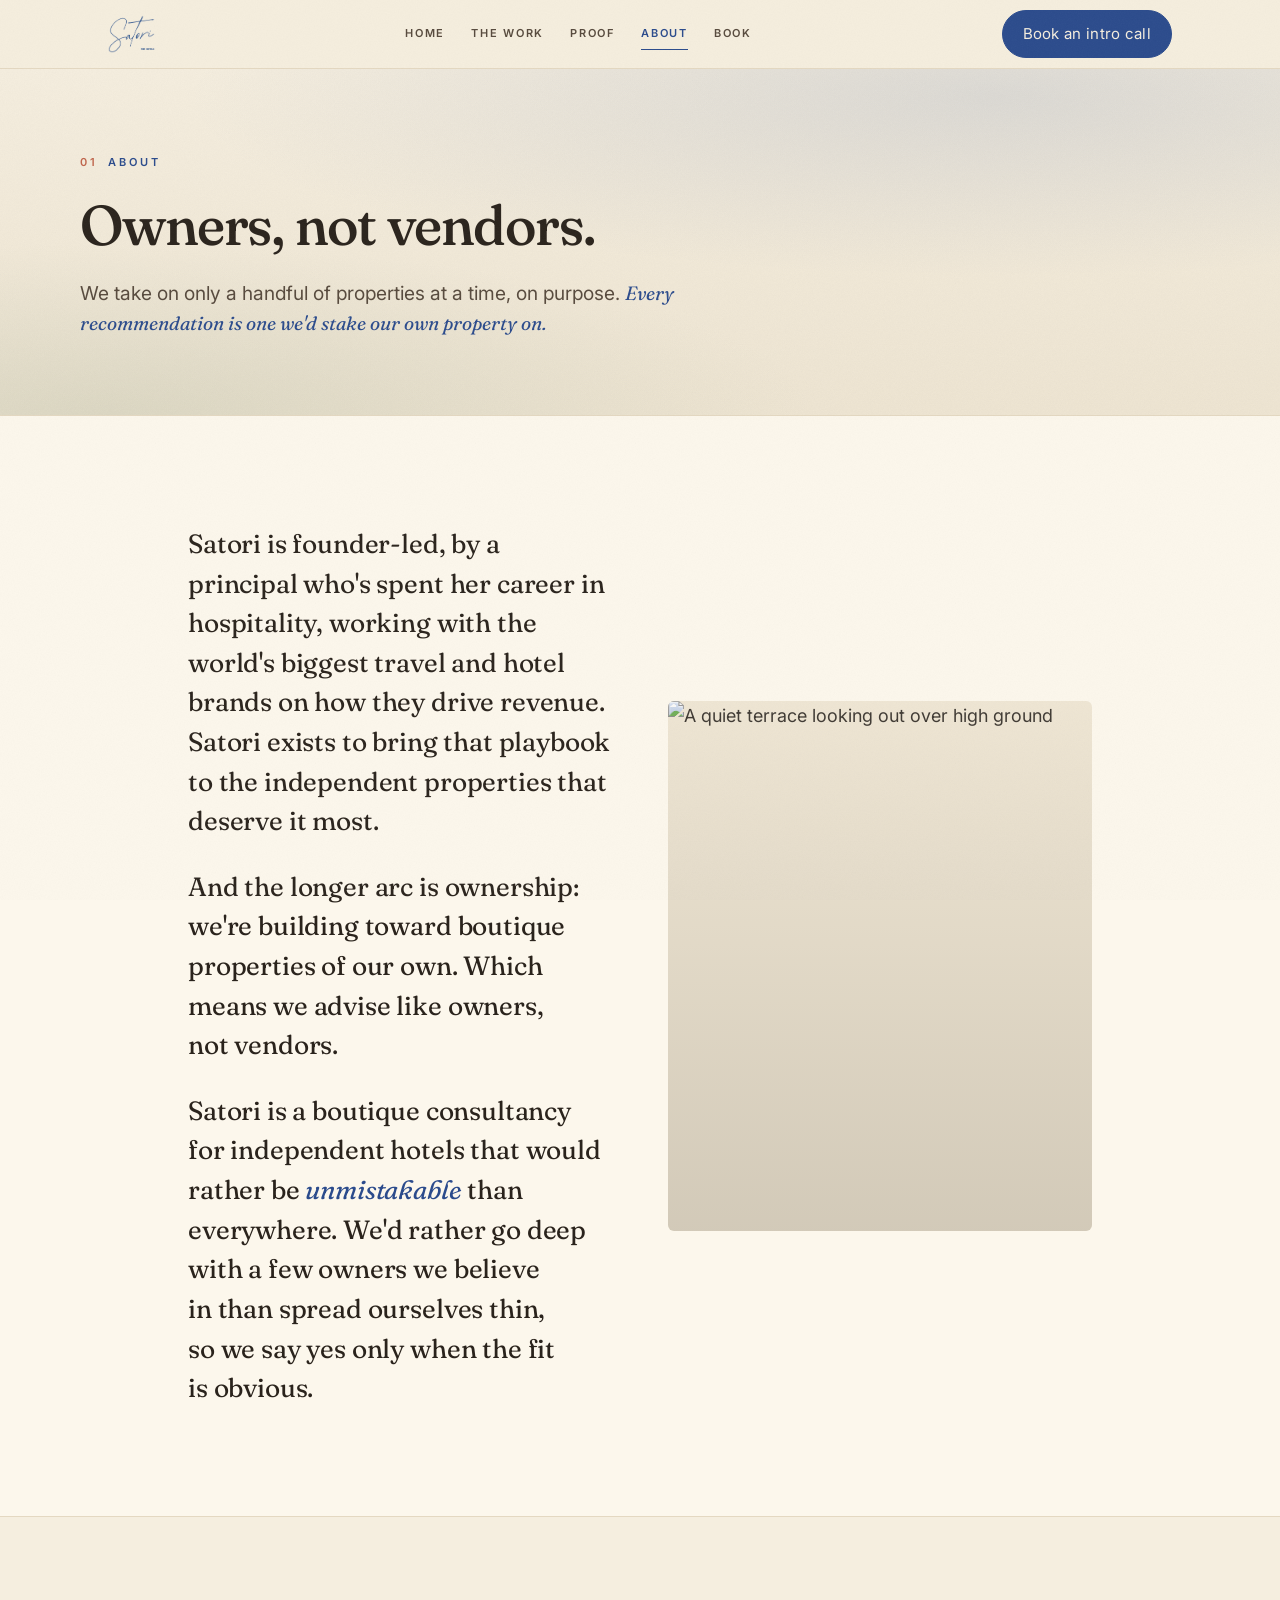
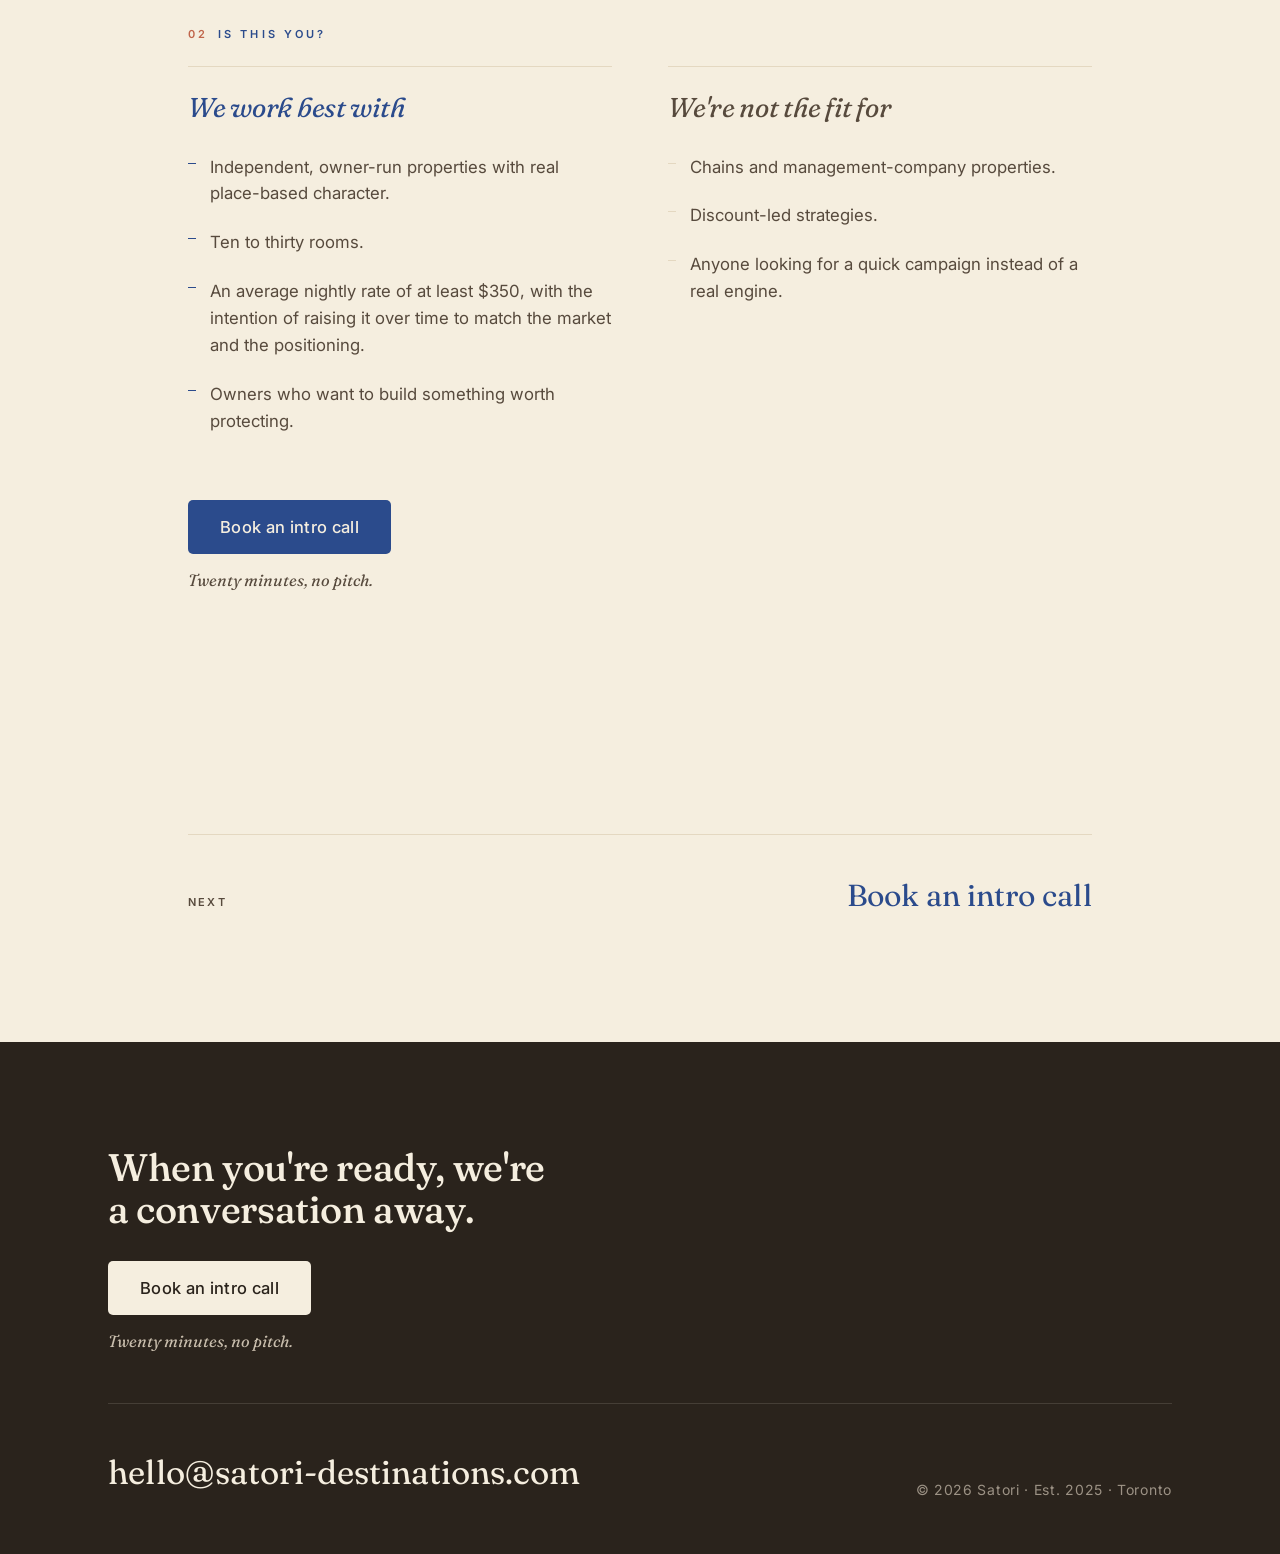
==== about/index.html @ 6c6f2636 "Rebuild site: five pages, editorial direction, booking-led Split the single page into Home, The Work" ====
<!doctype html>
<html lang="en">
<head>
  <meta charset="utf-8" />
  <meta name="viewport" content="width=device-width, initial-scale=1" />
  <title>About: owners, not vendors | Satori</title>
  <meta name="description" content="Satori is founder-led and takes on only a handful of independent properties at a time. Every recommendation is one we'd stake our own property on." />

  <!-- Open Graph -->
  <meta property="og:type" content="website" />
  <meta property="og:title" content="About: owners, not vendors | Satori" />
  <meta property="og:description" content="Satori is founder-led and takes on only a handful of independent properties at a time. Every recommendation is one we'd stake our own property on." />
  <meta property="og:url" content="https://satori-destinations.com/about/" />
  <meta property="og:site_name" content="Satori" />
  <meta name="twitter:card" content="summary_large_image" />
  <meta name="twitter:title" content="About: owners, not vendors | Satori" />
  <meta name="twitter:description" content="Satori is founder-led and takes on only a handful of independent properties at a time. Every recommendation is one we'd stake our own property on." />
  <link rel="canonical" href="https://satori-destinations.com/about/" />

  <!-- Favicon: navy S on cream, matching the logo -->
  <link rel="icon" href="data:image/svg+xml,%3Csvg xmlns='http://www.w3.org/2000/svg' viewBox='0 0 64 64'%3E%3Crect width='64' height='64' rx='14' fill='%232B4B8C'/%3E%3Ctext x='32' y='46' font-family='Georgia,serif' font-size='42' font-weight='600' text-anchor='middle' fill='%23F6F1E7'%3ES%3C/text%3E%3C/svg%3E" />

  <link rel="preconnect" href="https://fonts.googleapis.com" />
  <link rel="preconnect" href="https://fonts.gstatic.com" crossorigin />
  <link rel="preconnect" href="https://images.unsplash.com" crossorigin />
  <link href="https://fonts.googleapis.com/css2?family=Fraunces:ital,opsz,wght,SOFT@0,9..144,400..600,0..100;1,9..144,400..500,0..100&family=Inter:wght@400;500;600&display=swap" rel="stylesheet" />
  <link rel="stylesheet" href="/assets/site.css" />
</head>
<body>

  <header>
    <div class="wrap header-inner">
      <a href="/" class="brand" aria-label="Satori, for hotels">
        <img src="/logo.png" alt="Satori"
             onerror="this.style.display='none'; this.nextElementSibling.style.display='inline';" />
        <span class="brand-fallback">Satori</span>
      </a>
      <nav class="site-nav" id="site-nav" aria-label="Sections">
        <a href="/">Home</a>
        <a href="/work/">The work</a>
        <a href="/proof/">Proof</a>
        <a href="/about/" class="is-current">About</a>
        <a href="/book/">Book</a>
      </nav>
      <div class="header-right">
        <button type="button" class="nav-toggle" id="nav-toggle" aria-expanded="false" aria-controls="site-nav">Menu</button>
        <a href="https://calendar.google.com/appointments/schedules/AcZssZ0ndSvzWlwPmbroOjTRY0KEPjkaPlGboBNWOEW8EKug4U16iPwtLyzB0hE8N6vVx075w9qA5UIP" class="pill">Book an intro call</a>
      </div>
    </div>
  </header>

  <main id="top">

    <section class="page-hero grain">
      <div class="wrap page-hero-inner">
        <p class="kicker"><span class="k-num">01</span>About</p>
        <h1>Owners, not vendors.</h1>
        <p class="subline">We take on only a handful of properties at a time, on purpose. <em>Every recommendation is one we'd stake our own property on.</em></p>
      </div>
    </section>

    <section class="band--ivory band--rule pad reveal">
      <div class="wrap measure-wide">
        <div class="split">
          <div>
            <p class="prose-lead">Satori is founder-led, by a principal who's spent her career in hospitality, working with the world's biggest travel and hotel brands on how they drive revenue. Satori exists to bring that playbook to the independent properties that deserve it most.</p>
            <p class="prose-lead" style="margin-top: 26px;">And the longer arc is ownership: we're building toward boutique properties of our own. Which means we advise like owners, not vendors.</p>
            <p class="prose-lead" style="margin-top: 26px;">Satori is a boutique consultancy for independent hotels that would rather be <em>unmistakable</em> than everywhere. We'd rather go deep with a few owners we believe in than spread ourselves thin, so we say yes only when the fit is obvious.</p>
          </div>
          <div class="split-media">
            <div class="plate plate--tall">
          <img src="https://images.unsplash.com/photo-1445019980597-93fa8acb246c?fm=jpg&q=68&auto=format&fit=crop&w=900" srcset="https://images.unsplash.com/photo-1445019980597-93fa8acb246c?fm=jpg&q=68&auto=format&fit=crop&w=600 600w, https://images.unsplash.com/photo-1445019980597-93fa8acb246c?fm=jpg&q=68&auto=format&fit=crop&w=900 900w, https://images.unsplash.com/photo-1445019980597-93fa8acb246c?fm=jpg&q=68&auto=format&fit=crop&w=1400 1400w" sizes="(max-width: 860px) calc(100vw - 44px), 520px"
               alt="A quiet terrace looking out over high ground" loading="lazy" decoding="async" />
        </div>
          </div>
        </div>
      </div>
    </section>

    <section id="fit" class="band--parchment band--rule pad reveal">
      <div class="wrap measure-wide">
        <p class="kicker"><span class="k-num">02</span>Is this you?</p>
        <div class="fit-cols">
          <div class="fit-col fit-col--yes">
            <h3>We work best with</h3>
            <ul>
              <li>Independent, owner-run properties with real place-based character.</li>
              <li>Ten to thirty rooms.</li>
              <li>An average nightly rate of at least $350, with the intention of raising it over time to match the market and the positioning.</li>
              <li>Owners who want to build something worth protecting.</li>
            </ul>
          </div>
          <div class="fit-col fit-col--no">
            <h3>We're not the fit for</h3>
            <ul>
              <li>Chains and management-company properties.</li>
              <li>Discount-led strategies.</li>
              <li>Anyone looking for a quick campaign instead of a real engine.</li>
            </ul>
          </div>
        </div>
        <div class="cta-block">
          <a href="https://calendar.google.com/appointments/schedules/AcZssZ0ndSvzWlwPmbroOjTRY0KEPjkaPlGboBNWOEW8EKug4U16iPwtLyzB0hE8N6vVx075w9qA5UIP" class="btn">Book an intro call</a>
          <span class="cta-note">Twenty minutes, no pitch.</span>
        </div>
      </div>
    </section>

    <section class="band--parchment pad--beat reveal">
      <div class="wrap measure-wide">
        <div class="next-up">
          <span class="nu-label">Next</span>
          <a href="/book/">Book an intro call</a>
        </div>
      </div>
    </section>

  </main>

  <footer>
    <div class="wrap">
      <div class="footer-cta">
        <h2>When you're ready, we're a conversation away.</h2>
        <div class="footer-actions">
          <a href="https://calendar.google.com/appointments/schedules/AcZssZ0ndSvzWlwPmbroOjTRY0KEPjkaPlGboBNWOEW8EKug4U16iPwtLyzB0hE8N6vVx075w9qA5UIP" class="btn btn--light">Book an intro call</a>
          <span class="cta-note">Twenty minutes, no pitch.</span>
        </div>
      </div>
      <div class="footer-inner">
        <a href="mailto:hello@satori-destinations.com" class="footer-mail">hello@satori-destinations.com</a>
        <div class="footer-meta">&copy; 2026 Satori &middot; Est. 2025 &middot; Toronto</div>
      </div>
    </div>
  </footer>

  <script>
    // Directory: mobile panel toggle
    (function () {
      var header = document.querySelector('header');
      var toggle = document.getElementById('nav-toggle');
      var nav = document.getElementById('site-nav');
      if (!header || !toggle || !nav) return;
      function close() { header.classList.remove('nav-open'); toggle.setAttribute('aria-expanded', 'false'); }
      toggle.addEventListener('click', function () {
        var open = header.classList.toggle('nav-open');
        toggle.setAttribute('aria-expanded', open ? 'true' : 'false');
      });
      nav.addEventListener('click', function (e) { if (e.target.tagName === 'A') close(); });
      document.addEventListener('keydown', function (e) { if (e.key === 'Escape') close(); });
      window.addEventListener('resize', function () { if (window.innerWidth > 860) close(); });
    })();

    // Reveal-on-scroll (progressive enhancement; content shows without JS)
    (function () {
      var els = document.querySelectorAll('.reveal');
      if (!('IntersectionObserver' in window)) {
        els.forEach(function (el) { el.classList.add('in'); });
        return;
      }
      var io = new IntersectionObserver(function (entries) {
        entries.forEach(function (e) {
          if (e.isIntersecting) { e.target.classList.add('in'); io.unobserve(e.target); }
        });
      }, { threshold: 0.12 });
      els.forEach(function (el) { io.observe(el); });
    })();
  </script>

</body>
</html>
---- assets/site.css ----
:root {
  --cream: #F5EEDF;
  --cream-deep: #EEE5D2;
  --panel: #FCF7EC;
  --ink: #2A231C;
  --ink-soft: #574A3D;
  --navy: #2B4B8C;
  --navy-deep: #223C71;
  --navy-tint: #AEC0E6;
  --terracotta: #C0654B;
  --sage: #8C9A7E;
  --line: #E4D8C1;
  --maxw: 1120px;
}

* { box-sizing: border-box; }
html { scroll-behavior: smooth; }

body {
  margin: 0;
  background: var(--cream);
  color: var(--ink);
  font-family: "Inter", system-ui, -apple-system, sans-serif;
  font-size: 18px;
  line-height: 1.72;
  -webkit-font-smoothing: antialiased;
  text-rendering: optimizeLegibility;
  overflow-x: hidden;
}

/* Faint paper grain over the whole page. Fixed = no repaint on scroll. */
body::before {
  content: "";
  position: fixed;
  inset: 0;
  z-index: 9998;
  pointer-events: none;
  opacity: 0.045;
  background-image: url("data:image/svg+xml,%3Csvg xmlns='http://www.w3.org/2000/svg' width='160' height='160'%3E%3Cfilter id='p'%3E%3CfeTurbulence type='fractalNoise' baseFrequency='0.82' numOctaves='2' stitchTiles='stitch'/%3E%3CfeColorMatrix type='saturate' values='0'/%3E%3C/filter%3E%3Crect width='100%25' height='100%25' filter='url(%23p)'/%3E%3C/svg%3E");
  background-size: 160px 160px;
}

h1, h2, h3 {
  font-family: "Fraunces", Georgia, "Times New Roman", serif;
  font-weight: 500;
  line-height: 1.1;
  letter-spacing: -0.01em;
  margin: 0;
  font-optical-sizing: auto;
  font-variation-settings: "SOFT" 44;
  text-wrap: balance;
}
p { margin: 0; text-wrap: pretty; }
a { color: inherit; }
em { font-style: italic; }

/* One consistent Fraunces voice: soft terminals + optical sizing everywhere the serif appears */
.display-md, .prose-lead, .band-title,
.lead-in, .proof-note, .pillar-num, .stat-num,
.brand-fallback, .hero-logo-fallback .name,
.footer-cta h2, .footer-mail, .hero .subline em,
.rhythm-q, .fit-col h3, .stamp-text {
  font-optical-sizing: auto;
  font-variation-settings: "SOFT" 44;
}

.wrap {
  width: 100%;
  max-width: var(--maxw);
  margin: 0 auto;
  padding: 0 28px;
}
/* narrow reading columns so it feels like a set page, not a dashboard */
.measure { max-width: 720px; margin: 0 auto; }
.measure-wide { max-width: 960px; margin: 0 auto; }

/* ---------- Header ---------- */
header {
  position: sticky;
  top: 0;
  z-index: 20;
  background: rgba(245, 238, 223, 0.85);
  backdrop-filter: saturate(140%) blur(8px);
  -webkit-backdrop-filter: saturate(140%) blur(8px);
  border-bottom: 1px solid var(--line);
}
.header-inner {
  display: flex;
  align-items: center;
  justify-content: space-between;
  gap: 16px;
  min-height: 68px;
  flex-wrap: wrap;
}
/* ---------- Site directory: quiet small caps, not a SaaS menu ---------- */
.site-nav { display: flex; align-items: center; gap: 26px; }
.site-nav a {
  font-family: "Inter", sans-serif;
  font-size: 11px;
  font-weight: 600;
  letter-spacing: 0.16em;
  text-transform: uppercase;
  color: var(--ink-soft);
  text-decoration: none;
  padding: 6px 0;
  border-bottom: 1px solid transparent;
  white-space: nowrap;
  transition: color 0.2s ease, border-color 0.2s ease;
}
.site-nav a:hover { color: var(--navy); }
.site-nav a.is-current { color: var(--navy); border-bottom-color: var(--navy); }
.site-nav a:focus-visible { outline: none; box-shadow: 0 0 0 2px var(--navy); border-radius: 2px; }

.nav-toggle {
  display: none;
  appearance: none;
  -webkit-appearance: none;
  background: transparent;
  border: 1px solid var(--line);
  border-radius: 999px;
  color: var(--ink-soft);
  font-family: "Inter", sans-serif;
  font-size: 11px;
  font-weight: 600;
  letter-spacing: 0.16em;
  text-transform: uppercase;
  padding: 9px 16px;
  cursor: pointer;
  transition: color 0.2s ease, border-color 0.2s ease;
}
.nav-toggle:hover { color: var(--navy); border-color: var(--navy); }
.nav-toggle:focus-visible { outline: none; box-shadow: 0 0 0 2px var(--navy); }

.header-right { display: flex; align-items: center; gap: 12px; }

.brand { display: inline-flex; align-items: center; text-decoration: none; line-height: 0; }
.brand img { height: 38px; width: auto; display: block; }
.brand-fallback {
  display: none;
  font-family: "Fraunces", Georgia, serif;
  font-style: italic;
  font-size: 25px;
  font-weight: 600;
  color: var(--navy);
}

/* ---------- Buttons / links ---------- */
.btn {
  display: inline-block;
  background: var(--navy);
  color: var(--cream);
  text-decoration: none;
  font-size: 16.5px;
  font-weight: 500;
  letter-spacing: 0.02em;
  padding: 16px 32px;
  min-height: 52px;
  line-height: 1.35;
  border-radius: 5px;
  transition: background 0.2s ease, transform 0.2s ease;
}
.btn:hover { background: var(--navy-deep); transform: translateY(-1px); }
.btn--light { background: var(--cream); color: var(--ink); }
.btn--light:hover { background: #FFFDF8; }

.textlink {
  display: inline-block;
  color: var(--ink-soft);
  text-decoration: none;
  font-size: 16px;
  border-bottom: 1px solid var(--line);
  padding: 6px 2px;
  transition: color 0.2s ease, border-color 0.2s ease;
}
.textlink:hover { color: var(--navy); border-color: var(--navy); }

.pill {
  background: var(--navy);
  border: 1px solid var(--navy);
  color: var(--cream);
  text-decoration: none;
  font-family: "Inter", sans-serif;
  font-size: 15px;
  letter-spacing: 0.02em;
  padding: 10px 20px;
  border-radius: 999px;
  transition: background 0.2s ease, border-color 0.2s ease;
}
.pill:hover { background: var(--navy-deep); border-color: var(--navy-deep); }

/* ---------- Repeated conversion block: one message, never varied ---------- */
.cta-block {
  margin-top: 54px;
  display: flex;
  flex-direction: column;
  align-items: flex-start;
  gap: 12px;
}
.cta-block--center { align-items: center; text-align: center; }
.cta-note {
  font-family: "Fraunces", Georgia, serif;
  font-style: italic;
  font-size: 1.02rem;
  color: var(--ink-soft);
}
.audit .cta-note, footer .cta-note { color: #C9BEAD; }

/* ---------- Bands: parchment and ivory alternate, sand hairline between ---------- */
section { position: relative; }
.band--parchment { background: var(--cream); }
.band--ivory { background: var(--panel); }
.band--rule { border-top: 1px solid var(--line); }

/* Slower pacing: every band breathes. */
.pad { padding: 108px 0; }
.pad--beat { padding: 120px 0; }
.pad--open { padding: 120px 0 64px; }
.pad--turn { padding: 64px 0 120px; }
.pad--airy { padding: 120px 0; }
#work, #proof, #audit, #belief, #rhythm, #fit, #who { scroll-margin-top: 84px; }

/* Small italic lead-ins that stitch beats together */
.lead-in {
  font-family: "Fraunces", Georgia, serif;
  font-style: italic;
  font-size: clamp(1.1rem, 2vw, 1.35rem);
  color: var(--navy);
  margin-bottom: 30px;
}

/* Numbered kicker, letterspaced small caps */
.kicker {
  font-family: "Inter", sans-serif;
  font-size: 11px;
  font-weight: 600;
  letter-spacing: 0.28em;
  text-transform: uppercase;
  color: var(--navy);
  margin-bottom: 22px;
}
.kicker .k-num { color: var(--terracotta); margin-right: 10px; }

/* Serif band headings: bigger, more confident */
.band-title {
  font-family: "Fraunces", Georgia, serif;
  font-weight: 400;
  font-size: clamp(2.1rem, 5vw, 3.4rem);
  line-height: 1.08;
  letter-spacing: -0.02em;
  margin-bottom: 40px;
}
.band-title em { font-style: italic; color: var(--navy); }

/* Big-number callout: the stat does the talking */
.stat { margin-top: 62px; }
.stat-num {
  font-family: "Fraunces", Georgia, serif;
  font-weight: 400;
  font-size: clamp(3.2rem, 8.5vw, 5.6rem);
  line-height: 1;
  letter-spacing: -0.02em;
  color: var(--navy);
}
.stat-sub {
  margin-top: 14px;
  font-size: 1rem;
  color: var(--ink-soft);
  max-width: 40ch;
}
.stat-close {
  margin-top: 34px;
  font-family: "Fraunces", Georgia, serif;
  font-size: clamp(1.15rem, 2.1vw, 1.45rem);
  line-height: 1.55;
  color: var(--ink);
}
.stat-close em { font-style: italic; color: var(--terracotta); }

/* Centered pull quote with thin rules */
.pull-quote {
  font-size: clamp(1.7rem, 3.5vw, 2.55rem);
  line-height: 1.35;
  text-align: center;
  max-width: 24ch;
  margin: 0 auto;
  padding: 54px 0;
  border-top: 1px solid var(--line);
  border-bottom: 1px solid var(--line);
}

/* Editorial display prose */
.display-md {
  font-family: "Fraunces", Georgia, serif;
  font-weight: 400;
  font-size: clamp(1.45rem, 2.9vw, 2.1rem);
  line-height: 1.34;
  letter-spacing: -0.01em;
  color: var(--ink);
}
.prose-lead {
  font-family: "Fraunces", Georgia, serif;
  font-weight: 400;
  font-size: clamp(1.25rem, 2.3vw, 1.65rem);
  line-height: 1.5;
  letter-spacing: -0.006em;
  color: var(--ink);
}
.display-md em, .prose-lead em { color: var(--navy); }
/* a single sentence allowed to sit alone */
.solo {
  margin-top: 42px;
  font-family: "Fraunces", Georgia, serif;
  font-style: italic;
  font-size: clamp(1.3rem, 2.6vw, 1.85rem);
  line-height: 1.4;
  color: var(--navy);
}

/* ---------- Hero ---------- */
.hero {
  position: relative;
  overflow: hidden;
  text-align: center;
  background:
    radial-gradient(120% 90% at 76% 6%, rgba(43, 75, 140, 0.13) 0%, rgba(43, 75, 140, 0) 55%),
    radial-gradient(95% 80% at 10% 100%, rgba(140, 154, 126, 0.20) 0%, rgba(140, 154, 126, 0) 60%),
    radial-gradient(70% 60% at 90% 95%, rgba(192, 101, 75, 0.08) 0%, rgba(192, 101, 75, 0) 60%),
    linear-gradient(180deg, var(--cream) 0%, var(--cream-deep) 100%);
}
.grain::after {
  content: "";
  position: absolute;
  inset: 0;
  pointer-events: none;
  opacity: 0.5;
  mix-blend-mode: multiply;
  background-image: url("data:image/svg+xml,%3Csvg xmlns='http://www.w3.org/2000/svg' width='140' height='140'%3E%3Cfilter id='n'%3E%3CfeTurbulence type='fractalNoise' baseFrequency='0.9' numOctaves='2' stitchTiles='stitch'/%3E%3CfeColorMatrix type='saturate' values='0'/%3E%3C/filter%3E%3Crect width='100%25' height='100%25' filter='url(%23n)' opacity='0.045'/%3E%3C/svg%3E");
}
.hero-inner {
  position: relative;
  z-index: 2;
  padding: 92px 0 88px;
  max-width: 840px;
  margin: 0 auto;
}
.hero-logo { margin-bottom: 32px; }
.hero-logo img { display: block; margin: 0 auto; max-width: 272px; width: 62%; height: auto; }
.hero-logo-fallback { display: none; flex-direction: column; align-items: center; gap: 9px; }
.hero-logo-fallback .name {
  font-family: "Fraunces", Georgia, serif; font-style: italic; font-size: 44px;
  font-weight: 500; color: var(--navy); line-height: 1;
}
.hero-logo-fallback .sub {
  font-family: "Inter", sans-serif; font-size: 12px; font-weight: 600;
  letter-spacing: 0.28em; text-transform: uppercase; color: var(--navy);
}
.hero h1 {
  font-size: clamp(2rem, 4.6vw, 3.3rem);
  font-weight: 500;
  letter-spacing: -0.02em;
}
.hero .subline {
  margin: 26px auto 0;
  max-width: 560px;
  font-size: clamp(1.05rem, 1.7vw, 1.2rem);
  line-height: 1.55;
  color: var(--ink-soft);
  text-wrap: balance;
}
.hero .subline em { font-family: "Fraunces", Georgia, serif; font-style: italic; color: var(--navy); }
.hero-cta {
  margin-top: 38px;
  display: flex;
  flex-direction: column;
  align-items: center;
  gap: 14px;
}
.hero-cta .textlink { margin-top: 4px; }

/* ---------- Pressed stamp: a hand-feeling detail ---------- */
.stamp {
  display: inline-flex;
  flex-direction: column;
  align-items: center;
  justify-content: center;
  width: 108px;
  height: 108px;
  border: 1px solid rgba(192, 101, 75, 0.45);
  border-radius: 50%;
  color: var(--terracotta);
  transform: rotate(-6deg);
  opacity: 0.85;
  flex: none;
}
.stamp::before {
  content: "";
  position: absolute;
  inset: 5px;
  border: 1px solid rgba(192, 101, 75, 0.28);
  border-radius: 50%;
}
.stamp-wrap { position: relative; display: inline-block; }
.stamp-text {
  font-family: "Fraunces", Georgia, serif;
  font-style: italic;
  font-size: 1.05rem;
  line-height: 1.15;
}
.stamp-sub {
  font-family: "Inter", sans-serif;
  font-size: 8.5px;
  font-weight: 600;
  letter-spacing: 0.22em;
  text-transform: uppercase;
  margin-top: 4px;
}

/* ---------- The work: pillars, not boxes ---------- */
.pillars { list-style: none; margin: 10px 0 0; padding: 0; }
.pillars li {
  display: grid;
  grid-template-columns: 2.6rem 1fr;
  gap: 4px 28px;
  padding: 38px 0;
  border-top: 1px solid var(--line);
}
.pillars li:last-child { border-bottom: 1px solid var(--line); }
.pillar-num {
  font-family: "Fraunces", serif;
  font-size: 1.15rem;
  color: var(--navy);
  padding-top: 6px;
}
.pillar-body h3 { font-size: clamp(1.3rem, 2.3vw, 1.5rem); margin-bottom: 12px; }
.pillar-body p { color: var(--ink-soft); font-size: 1.05rem; line-height: 1.72; }
/* the fourth, quieter card */
.pillars li.pillar--quiet .pillar-body h3 { color: var(--ink-soft); }
.pillars li.pillar--quiet .pillar-num { color: var(--ink-soft); }

/* ---------- Proof: one card, atmosphere not illustration ---------- */
.proof-grid {
  display: grid;
  grid-template-columns: 1fr 1fr;
  gap: 48px;
  align-items: start;
  margin-top: 14px;
}
.proof-grid figure { margin: 0; }
.proof-grid figcaption { margin-top: 22px; }
.texture {
  height: 300px;
  border-radius: 6px;
  overflow: hidden;
  position: relative;
  background:
    radial-gradient(80% 60% at 22% 18%, rgba(252, 247, 236, 0.92) 0%, rgba(252, 247, 236, 0) 60%),
    radial-gradient(70% 55% at 78% 30%, rgba(174, 192, 230, 0.55) 0%, rgba(174, 192, 230, 0) 62%),
    radial-gradient(90% 70% at 60% 92%, rgba(140, 154, 126, 0.42) 0%, rgba(140, 154, 126, 0) 66%),
    radial-gradient(60% 50% at 12% 88%, rgba(192, 101, 75, 0.22) 0%, rgba(192, 101, 75, 0) 62%),
    linear-gradient(168deg, var(--cream) 0%, var(--cream-deep) 58%, #E7DCC6 100%);
}
/* Second atmosphere: morning fog over higher ground, warmer and quieter */
.texture--fog {
  background:
    radial-gradient(85% 55% at 30% 12%, rgba(252, 247, 236, 0.95) 0%, rgba(252, 247, 236, 0) 58%),
    radial-gradient(75% 60% at 72% 26%, rgba(192, 101, 75, 0.26) 0%, rgba(192, 101, 75, 0) 62%),
    radial-gradient(95% 70% at 44% 96%, rgba(87, 74, 61, 0.30) 0%, rgba(87, 74, 61, 0) 68%),
    radial-gradient(60% 46% at 88% 78%, rgba(140, 154, 126, 0.30) 0%, rgba(140, 154, 126, 0) 64%),
    linear-gradient(172deg, #FBF6EC 0%, var(--cream-deep) 52%, #E3D7C0 100%);
}
.texture--fog::after {
  opacity: 0.42;
  background-image:
    repeating-linear-gradient(-1.5deg, rgba(255, 253, 248, 0.34) 0 3px, rgba(255, 253, 248, 0) 3px 30px);
}

/* woven linen tooth, drawn not photographed */
.texture::before {
  content: "";
  position: absolute;
  inset: 0;
  opacity: 0.20;
  background-image:
    repeating-linear-gradient(90deg, rgba(87,74,61,0.30) 0 1px, rgba(87,74,61,0) 1px 4px),
    repeating-linear-gradient(0deg, rgba(87,74,61,0.22) 0 1px, rgba(87,74,61,0) 1px 4px);
}
/* water light: slow horizontal bands */
.texture::after {
  content: "";
  position: absolute;
  inset: 0;
  opacity: 0.5;
  background-image:
    repeating-linear-gradient(2deg, rgba(255,253,248,0.30) 0 2px, rgba(255,253,248,0) 2px 22px);
  mix-blend-mode: soft-light;
}
.fig-label {
  font-size: 13px; font-weight: 600; letter-spacing: 0.1em; text-transform: uppercase;
  color: var(--navy); margin-bottom: 14px;
}
.proof-body { color: var(--ink-soft); font-size: 1.08rem; line-height: 1.72; }
.proof-body strong { color: var(--ink); font-weight: 600; }
.proof-note {
  margin-top: 44px;
  font-style: italic;
  color: var(--ink-soft);
  font-family: "Fraunces", serif;
  font-size: 1.05rem;
}

/* ---------- The rhythm: four quarters on one rule ---------- */
.rhythm {
  list-style: none;
  margin: 12px 0 0;
  padding: 0;
  display: grid;
  grid-template-columns: repeat(4, 1fr);
  gap: 0 32px;
}
.rhythm li {
  border-top: 1px solid var(--line);
  padding: 24px 0 0;
}
.rhythm-q {
  font-family: "Fraunces", Georgia, serif;
  font-size: 1.35rem;
  color: var(--navy);
  display: block;
  margin-bottom: 10px;
}
.rhythm-name {
  font-family: "Inter", sans-serif;
  font-size: 11px;
  font-weight: 600;
  letter-spacing: 0.2em;
  text-transform: uppercase;
  color: var(--terracotta);
  display: block;
  margin-bottom: 12px;
}
.rhythm li p { color: var(--ink-soft); font-size: 1rem; line-height: 1.6; }
.rhythm-close {
  margin-top: 52px;
  font-family: "Fraunces", Georgia, serif;
  font-size: clamp(1.2rem, 2.2vw, 1.55rem);
  line-height: 1.5;
  color: var(--ink);
  max-width: 44ch;
}
.rhythm-close em { font-style: italic; color: var(--navy); }

/* ---------- Who we are ---------- */
.who-grid {
  display: grid;
  grid-template-columns: 1fr auto;
  gap: 48px;
  align-items: start;
}
.who-body p + p { margin-top: 26px; }

/* ---------- The fit: two columns ---------- */
.fit-cols {
  display: grid;
  grid-template-columns: 1fr 1fr;
  gap: 56px;
  margin-top: 12px;
}
.fit-col { border-top: 1px solid var(--line); padding-top: 26px; }
.fit-col h3 {
  font-family: "Fraunces", Georgia, serif;
  font-style: italic;
  font-weight: 400;
  font-size: clamp(1.3rem, 2.4vw, 1.7rem);
  margin-bottom: 20px;
}
.fit-col--yes h3 { color: var(--navy); }
.fit-col--no h3 { color: var(--ink-soft); }
.fit-col ul { list-style: none; margin: 0; padding: 0; }
.fit-col li {
  color: var(--ink-soft);
  font-size: 1.05rem;
  line-height: 1.6;
  padding: 11px 0 11px 22px;
  position: relative;
}
.fit-col li::before {
  content: "";
  position: absolute;
  left: 0; top: 20px;
  width: 8px; height: 1px;
  background: var(--line);
}
.fit-col--yes li::before { background: var(--navy); }

/* ---------- The audit: a quiet dark plate, the invitation ---------- */
.audit { background: var(--ink); color: var(--cream); overflow: hidden; }
.audit .kicker { color: var(--navy-tint); }
.audit .kicker .k-num { color: var(--terracotta); }
.audit .band-title { color: var(--cream); }
.audit .band-title em { color: var(--navy-tint); }
.audit .body { color: #DBD1C1; font-size: 1.15rem; line-height: 1.72; }
.audit .body em { color: var(--navy-tint); font-style: italic; }
.audit .body + .body { margin-top: 22px; }
.two-numbers { list-style: none; margin: 34px 0 0; padding: 0; display: grid; gap: 22px; }
.two-numbers li { border-left: 1px solid rgba(174, 192, 230, 0.35); padding-left: 22px; }
.tn-label {
  font-family: "Fraunces", Georgia, serif;
  font-style: italic;
  font-size: 1.25rem;
  color: var(--navy-tint);
  margin-bottom: 4px;
}
.tn-body { color: #DBD1C1; font-size: 1.05rem; line-height: 1.65; }
.audit-solo {
  margin-top: 34px;
  font-family: "Fraunces", Georgia, serif;
  font-style: italic;
  font-size: clamp(1.25rem, 2.4vw, 1.6rem);
  color: var(--navy-tint);
}
.steps {
  list-style: none;
  margin: 48px 0 0;
  padding: 0;
  display: grid;
  grid-template-columns: repeat(3, 1fr);
}
.steps li {
  border-top: 1px solid rgba(174, 192, 230, 0.32);
  padding: 20px 28px 0 0;
}
.step-num {
  font-family: "Fraunces", Georgia, serif;
  font-size: 0.95rem;
  color: var(--navy-tint);
  display: block;
  margin-bottom: 10px;
}
.step-title {
  font-family: "Fraunces", Georgia, serif;
  font-size: 1.3rem;
  color: var(--cream);
  margin-bottom: 6px;
}
.step-sub { font-size: 0.98rem; color: #C9BEAD; }
.audit-note { margin-top: 26px; font-size: 0.95rem; color: #B4A996; font-style: italic; }

/* ---------- Close ---------- */
.close { text-align: center; }
.close .display-md { margin: 0 auto; max-width: 680px; }

/* ---------- Footer ---------- */
footer { background: var(--ink); color: var(--cream); padding: 104px 0 52px; }
.footer-cta { padding-bottom: 48px; margin-bottom: 40px; border-bottom: 1px solid rgba(233, 224, 208, 0.14); }
.footer-cta h2 { color: var(--cream); font-size: clamp(1.65rem, 3.4vw, 2.4rem); max-width: 20ch; }
.footer-actions { margin-top: 30px; display: flex; flex-direction: column; align-items: flex-start; gap: 12px; }
.footer-inner { display: flex; justify-content: space-between; align-items: flex-end; gap: 40px; flex-wrap: wrap; }
.footer-mail {
  font-family: "Fraunces", serif; font-size: clamp(1.5rem, 3.4vw, 2.1rem);
  color: var(--cream); text-decoration: none; transition: color 0.2s ease;
}
.footer-mail:hover { color: var(--navy-tint); }
.footer-meta { font-size: 14px; letter-spacing: 0.05em; color: #9C9285; text-align: right; }

/* ---------- Reveal on scroll (soft, slow, unhurried) ---------- */
.reveal {
  opacity: 0;
  transform: translateY(26px);
  transition: opacity 1.15s cubic-bezier(0.16, 1, 0.3, 1),
              transform 1.15s cubic-bezier(0.16, 1, 0.3, 1);
}
.reveal.in { opacity: 1; transform: none; }
.reveal .pillars li, .reveal .rhythm li {
  transform: translateY(16px);
  transition: transform 0.95s cubic-bezier(0.16, 1, 0.3, 1);
}
.reveal.in .pillars li, .reveal.in .rhythm li { transform: none; }
.reveal.in .pillars li:nth-child(2), .reveal.in .rhythm li:nth-child(2) { transition-delay: 0.08s; }
.reveal.in .pillars li:nth-child(3), .reveal.in .rhythm li:nth-child(3) { transition-delay: 0.16s; }
.reveal.in .pillars li:nth-child(4), .reveal.in .rhythm li:nth-child(4) { transition-delay: 0.24s; }

.hero-inner {
  opacity: 0;
  transform: translateY(16px);
  animation: heroIn 1.2s cubic-bezier(0.16, 1, 0.3, 1) 0.15s forwards;
}
@keyframes heroIn { to { opacity: 1; transform: none; } }

@media (prefers-reduced-motion: reduce) {
  .reveal, .reveal .pillars li, .reveal .rhythm li { opacity: 1; transform: none; transition: none; }
  .hero-inner { opacity: 1; transform: none; animation: none; }
  html { scroll-behavior: auto; }
}

/* ---------- Responsive ---------- */
@media (max-width: 860px) {
  /* Directory collapses into a panel under the sticky header */
  .nav-toggle { display: inline-block; }
  .site-nav {
    display: none;
    position: absolute;
    top: 100%;
    left: 0;
    right: 0;
    flex-direction: column;
    align-items: stretch;
    gap: 0;
    background: var(--panel);
    border-bottom: 1px solid var(--line);
    box-shadow: 0 18px 30px -24px rgba(42, 35, 28, 0.45);
    padding: 4px 0 8px;
  }
  header.nav-open .site-nav { display: flex; }
  .site-nav a {
    padding: 15px 28px;
    border-bottom: 1px solid var(--line);
    letter-spacing: 0.14em;
  }
  .site-nav a:last-child { border-bottom: 0; }
  .site-nav a.is-current { border-bottom-color: var(--line); background: rgba(43, 75, 140, 0.05); }

  .proof-grid { grid-template-columns: 1fr; gap: 44px; }
  .who-grid { grid-template-columns: 1fr; gap: 36px; }
  .fit-cols { grid-template-columns: 1fr; gap: 40px; }
  .rhythm { grid-template-columns: 1fr 1fr; gap: 0 32px; row-gap: 28px; }
  .pad { padding: 84px 0; }
  .pad--beat { padding: 92px 0; }
  .pad--open { padding: 92px 0 48px; }
  .pad--turn { padding: 48px 0 92px; }
  .pad--airy { padding: 92px 0; }
}

@media (max-width: 620px) {
  body { font-size: 17px; }
  .wrap { padding: 0 22px; }
  .pad { padding: 64px 0; }
  .pad--beat { padding: 72px 0; }
  .pad--open { padding: 72px 0 36px; }
  .pad--turn { padding: 36px 0 72px; }
  .pad--airy { padding: 72px 0; }

  .brand img { height: 32px; }
  .brand-fallback { font-size: 22px; }
  .pill { padding: 9px 15px; font-size: 14px; }

  .hero-inner { padding: 56px 0 54px; }
  .hero-logo { margin-bottom: 24px; }
  .hero-logo img { width: 56%; max-width: 190px; }
  .hero-logo-fallback .name { font-size: 36px; }
  .hero h1 { font-size: clamp(1.8rem, 7.6vw, 2.35rem); line-height: 1.14; }
  .hero .subline { font-size: 1.06rem; margin-top: 20px; }

  .hero-cta { align-items: stretch; width: 100%; gap: 13px; margin-top: 30px; }
  .btn { display: block; width: 100%; text-align: center; padding: 17px 24px; font-size: 17px; }
  .hero-cta .textlink { text-align: center; align-self: center; }
  .cta-block { align-items: stretch; width: 100%; margin-top: 42px; }
  .cta-block .cta-note { text-align: center; }

  .band-title { font-size: clamp(1.9rem, 8.4vw, 2.4rem); margin-bottom: 30px; }
  .pillars li { grid-template-columns: 1fr; gap: 6px; padding: 28px 0; }
  .pillar-num { padding-top: 0; }

  /* Rhythm band must stay readable at 390px: one quarter per row */
  .rhythm { grid-template-columns: 1fr; row-gap: 0; }
  .rhythm li { padding: 22px 0 22px; }
  .rhythm-close { margin-top: 38px; }

  .fit-cols { gap: 34px; }
  .texture { height: 220px; }
  .stat { margin-top: 44px; }
  .stat-close { margin-top: 26px; }
  .pull-quote { max-width: 100%; padding: 38px 0; }
  .steps { grid-template-columns: 1fr; row-gap: 24px; margin-top: 36px; }
  .steps li { padding: 16px 0 0; }
  .two-numbers { gap: 18px; }

  footer { padding: 72px 0 40px; }
  .footer-cta { padding-bottom: 36px; margin-bottom: 32px; }
  .footer-actions { align-items: stretch; }
  .footer-actions .cta-note { text-align: center; }
  .footer-inner { flex-direction: column; align-items: flex-start; gap: 20px; }
  .footer-meta { text-align: left; }
  .footer-mail { word-break: break-word; }
}

@media (max-width: 380px) {
  .wrap { padding: 0 18px; }
  .hero h1 { font-size: 1.75rem; }
  .stat-num { font-size: 3rem; }
}

/* ================================================================
   MULTI-PAGE ADDITIONS
   Five pages share this sheet: home, work, proof, about, book.
   ================================================================ */

/* Page hero: a shorter, quieter opener for interior pages */
.page-hero {
  position: relative;
  overflow: hidden;
  background:
    radial-gradient(110% 90% at 78% 8%, rgba(43, 75, 140, 0.12) 0%, rgba(43, 75, 140, 0) 58%),
    radial-gradient(90% 80% at 8% 100%, rgba(140, 154, 126, 0.18) 0%, rgba(140, 154, 126, 0) 62%),
    linear-gradient(180deg, var(--cream) 0%, var(--cream-deep) 100%);
}
.page-hero-inner { position: relative; z-index: 2; padding: 84px 0 76px; }
.page-hero h1 {
  font-size: clamp(2.2rem, 5.2vw, 3.5rem);
  letter-spacing: -0.02em;
  max-width: 18ch;
}
.page-hero .subline {
  margin-top: 22px;
  max-width: 58ch;
  font-size: clamp(1.05rem, 1.7vw, 1.2rem);
  line-height: 1.6;
  color: var(--ink-soft);
}
.page-hero .subline em { font-family: "Fraunces", Georgia, serif; font-style: italic; color: var(--navy); }

/* Photography: framed like plates in a book, never full bleed */
.plate {
  position: relative;
  border-radius: 6px;
  overflow: hidden;
  background: var(--cream-deep);
}
.plate img {
  display: block;
  width: 100%;
  height: 100%;
  object-fit: cover;
  /* settle the stock into the brand palette rather than letting it shout */
  filter: saturate(0.82) contrast(0.96);
}
.plate--tall { aspect-ratio: 4 / 5; }
.plate--wide { aspect-ratio: 16 / 9; }
.plate--band { aspect-ratio: 21 / 9; }
.plate::after {
  content: "";
  position: absolute;
  inset: 0;
  pointer-events: none;
  background: linear-gradient(180deg, rgba(245, 238, 223, 0.10) 0%, rgba(42, 35, 28, 0.14) 100%);
}
.plate-caption {
  margin-top: 14px;
  font-size: 0.9rem;
  font-style: italic;
  font-family: "Fraunces", Georgia, serif;
  color: var(--ink-soft);
}

/* Atmosphere band: one wide plate sitting alone between sections */
.atmosphere { padding: 0 0 8px; }

/* Split: photograph beside prose */
.split {
  display: grid;
  grid-template-columns: 1fr 1fr;
  gap: 56px;
  align-items: center;
}
.split--reverse .split-media { order: 2; }

/* Proof cards with photography */
.case-grid { display: grid; grid-template-columns: 1fr 1fr; gap: 48px; align-items: start; margin-top: 14px; }
.case-grid figure { margin: 0; }
.case-grid figcaption { margin-top: 22px; }

/* Book page: the conversion surface */
.book-grid { display: grid; grid-template-columns: 1.15fr 1fr; gap: 64px; align-items: start; }
.book-panel {
  background: var(--panel);
  border: 1px solid var(--line);
  border-radius: 8px;
  padding: 38px 34px;
}
.book-panel h2 { font-size: clamp(1.5rem, 2.8vw, 2rem); margin-bottom: 18px; }
.book-panel .cta-block { margin-top: 26px; }
.book-list { list-style: none; margin: 22px 0 0; padding: 0; }
.book-list li {
  position: relative;
  padding: 10px 0 10px 24px;
  color: var(--ink-soft);
  font-size: 1.02rem;
  line-height: 1.6;
}
.book-list li::before {
  content: "";
  position: absolute;
  left: 0; top: 20px;
  width: 9px; height: 1px;
  background: var(--navy);
}

/* Next-page pointer, so no page is a dead end */
.next-up {
  border-top: 1px solid var(--line);
  padding-top: 34px;
  margin-top: 12px;
  display: flex;
  align-items: baseline;
  justify-content: space-between;
  gap: 24px;
  flex-wrap: wrap;
}
.next-up .nu-label {
  font-family: "Inter", sans-serif;
  font-size: 11px; font-weight: 600; letter-spacing: 0.2em;
  text-transform: uppercase; color: var(--ink-soft);
}
.next-up a {
  font-family: "Fraunces", Georgia, serif;
  font-size: clamp(1.3rem, 2.6vw, 1.9rem);
  color: var(--navy);
  text-decoration: none;
  border-bottom: 1px solid transparent;
  transition: border-color 0.2s ease;
}
.next-up a:hover { border-bottom-color: var(--navy); }

@media (max-width: 860px) {
  .split { grid-template-columns: 1fr; gap: 32px; }
  .split--reverse .split-media { order: 0; }
  .case-grid { grid-template-columns: 1fr; gap: 44px; }
  .book-grid { grid-template-columns: 1fr; gap: 40px; }
}

@media (max-width: 620px) {
  .page-hero-inner { padding: 56px 0 50px; }
  .book-panel { padding: 28px 22px; }
  .plate--band { aspect-ratio: 3 / 2; }
}

/* ---------- Home hero on a photographic ground ----------
   The photograph is atmosphere; a parchment veil keeps the type the subject
   and pulls the stock into the brand palette. */
.hero--photo {
  background-color: var(--cream);
  background-image:
    linear-gradient(180deg,
      rgba(245, 238, 223, 0.90) 0%,
      rgba(245, 238, 223, 0.78) 38%,
      rgba(238, 229, 210, 0.94) 100%),
    url("https://images.unsplash.com/photo-1596394516093-501ba68a0ba6?fm=jpg&q=62&w=1800&auto=format&fit=crop");
  background-size: cover;
  background-position: center 44%;
  background-repeat: no-repeat;
}
.hero--photo .hero-inner { padding: 132px 0 124px; }
.hero--photo h1 { text-shadow: 0 1px 0 rgba(252, 247, 236, 0.55); }

@media (max-width: 860px) {
  .hero--photo {
    background-image:
      linear-gradient(180deg,
        rgba(245, 238, 223, 0.93) 0%,
        rgba(245, 238, 223, 0.85) 40%,
        rgba(238, 229, 210, 0.96) 100%),
      url("https://images.unsplash.com/photo-1596394516093-501ba68a0ba6?fm=jpg&q=60&w=1000&auto=format&fit=crop");
  }
  .hero--photo .hero-inner { padding: 88px 0 82px; }
}
@media (max-width: 620px) {
  .hero--photo .hero-inner { padding: 64px 0 60px; }
}
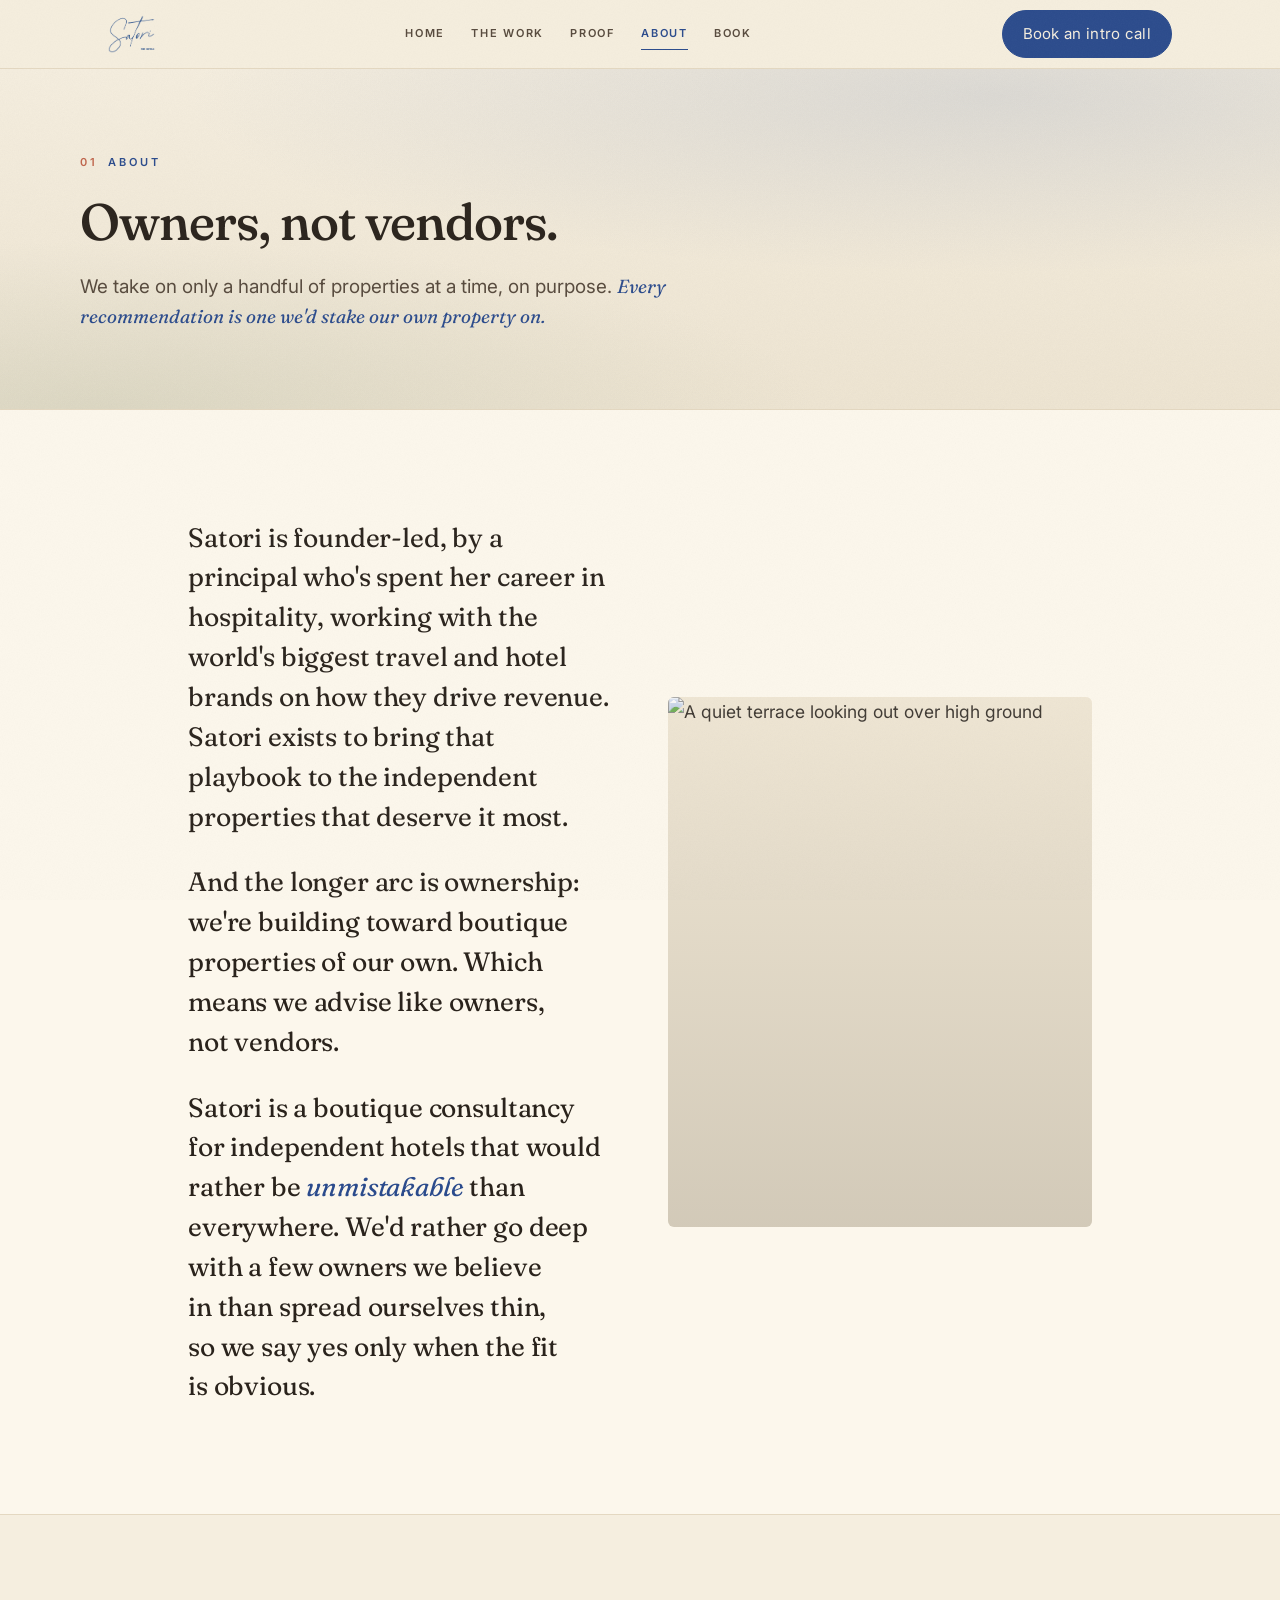
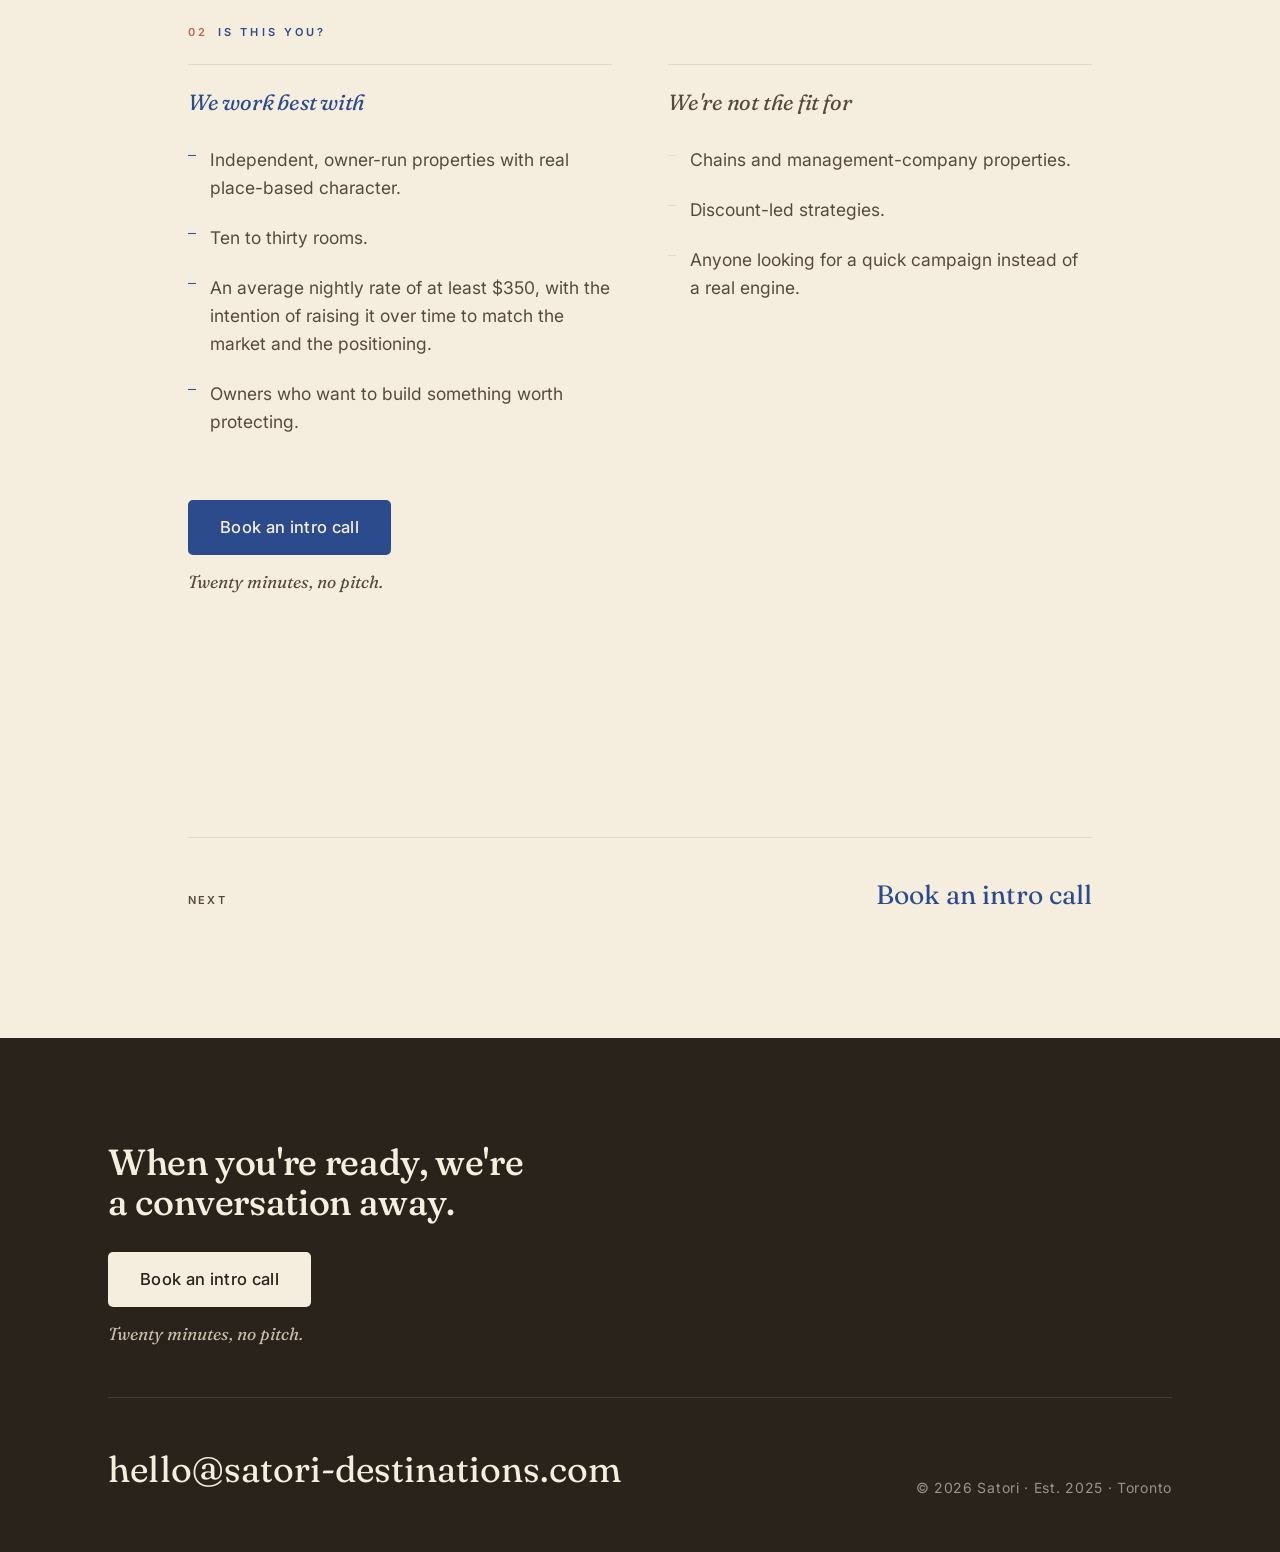
==== commit d37b094c: "One type ladder, desktop hero fits a single screen, cache-busted CSS Type was drifting: roughly twen" ====
--- a/about/index.html
+++ b/about/index.html
@@ -24,7 +24,7 @@
   <link rel="preconnect" href="https://fonts.gstatic.com" crossorigin />
   <link rel="preconnect" href="https://images.unsplash.com" crossorigin />
   <link href="https://fonts.googleapis.com/css2?family=Fraunces:ital,opsz,wght,SOFT@0,9..144,400..600,0..100;1,9..144,400..500,0..100&family=Inter:wght@400;500;600&display=swap" rel="stylesheet" />
-  <link rel="stylesheet" href="/assets/site.css" />
+  <link rel="stylesheet" href="/assets/site.css?v=3f431ac6" />
 </head>
 <body>
 
--- a/assets/site.css
+++ b/assets/site.css
@@ -11,6 +11,19 @@
   --sage: #8C9A7E;
   --line: #E4D8C1;
   --maxw: 1120px;
+
+  /* ---- Type scale: one ladder, fluid between mobile and desktop ----
+     Every prose size on the site resolves to one of these. Small caps
+     labels stay on the fixed micro sizes below the ladder. */
+  --t-body:  clamp(1rem, 0.97rem + 0.17vw, 1.09rem);
+  --t-lead:  clamp(1.06rem, 1.02rem + 0.20vw, 1.18rem);
+  --t-2:     clamp(1.18rem, 1.10rem + 0.34vw, 1.38rem);
+  --t-3:     clamp(1.32rem, 1.18rem + 0.60vw, 1.68rem);
+  --t-4:     clamp(1.62rem, 1.35rem + 1.15vw, 2.30rem);
+  --t-5:     clamp(2.10rem, 1.65rem + 2.30vw, 3.20rem);
+  --t-stat:  clamp(2.6rem, 1.90rem + 3.40vw, 4.20rem);
+  --t-micro: 11px;
+  --t-small: clamp(0.90rem, 0.86rem + 0.18vw, 0.98rem);
 }
 
 * { box-sizing: border-box; }
@@ -21,7 +34,7 @@
   background: var(--cream);
   color: var(--ink);
   font-family: "Inter", system-ui, -apple-system, sans-serif;
-  font-size: 18px;
+  font-size: var(--t-body);
   line-height: 1.72;
   -webkit-font-smoothing: antialiased;
   text-rendering: optimizeLegibility;
@@ -200,7 +213,7 @@
 .cta-note {
   font-family: "Fraunces", Georgia, serif;
   font-style: italic;
-  font-size: 1.02rem;
+  font-size: var(--t-body);
   color: var(--ink-soft);
 }
 .audit .cta-note, footer .cta-note { color: #C9BEAD; }
@@ -223,7 +236,7 @@
 .lead-in {
   font-family: "Fraunces", Georgia, serif;
   font-style: italic;
-  font-size: clamp(1.1rem, 2vw, 1.35rem);
+  font-size: var(--t-2);
   color: var(--navy);
   margin-bottom: 30px;
 }
@@ -244,7 +257,7 @@
 .band-title {
   font-family: "Fraunces", Georgia, serif;
   font-weight: 400;
-  font-size: clamp(2.1rem, 5vw, 3.4rem);
+  font-size: var(--t-4);
   line-height: 1.08;
   letter-spacing: -0.02em;
   margin-bottom: 40px;
@@ -256,21 +269,21 @@
 .stat-num {
   font-family: "Fraunces", Georgia, serif;
   font-weight: 400;
-  font-size: clamp(3.2rem, 8.5vw, 5.6rem);
+  font-size: var(--t-stat);
   line-height: 1;
   letter-spacing: -0.02em;
   color: var(--navy);
 }
 .stat-sub {
   margin-top: 14px;
-  font-size: 1rem;
+  font-size: var(--t-body);
   color: var(--ink-soft);
   max-width: 40ch;
 }
 .stat-close {
   margin-top: 34px;
   font-family: "Fraunces", Georgia, serif;
-  font-size: clamp(1.15rem, 2.1vw, 1.45rem);
+  font-size: var(--t-3);
   line-height: 1.55;
   color: var(--ink);
 }
@@ -278,7 +291,7 @@
 
 /* Centered pull quote with thin rules */
 .pull-quote {
-  font-size: clamp(1.7rem, 3.5vw, 2.55rem);
+  font-size: var(--t-4);
   line-height: 1.35;
   text-align: center;
   max-width: 24ch;
@@ -292,7 +305,7 @@
 .display-md {
   font-family: "Fraunces", Georgia, serif;
   font-weight: 400;
-  font-size: clamp(1.45rem, 2.9vw, 2.1rem);
+  font-size: var(--t-3);
   line-height: 1.34;
   letter-spacing: -0.01em;
   color: var(--ink);
@@ -300,7 +313,7 @@
 .prose-lead {
   font-family: "Fraunces", Georgia, serif;
   font-weight: 400;
-  font-size: clamp(1.25rem, 2.3vw, 1.65rem);
+  font-size: var(--t-3);
   line-height: 1.5;
   letter-spacing: -0.006em;
   color: var(--ink);
@@ -311,7 +324,7 @@
   margin-top: 42px;
   font-family: "Fraunces", Georgia, serif;
   font-style: italic;
-  font-size: clamp(1.3rem, 2.6vw, 1.85rem);
+  font-size: var(--t-3);
   line-height: 1.4;
   color: var(--navy);
 }
@@ -355,14 +368,14 @@
   letter-spacing: 0.28em; text-transform: uppercase; color: var(--navy);
 }
 .hero h1 {
-  font-size: clamp(2rem, 4.6vw, 3.3rem);
+  font-size: var(--t-5);
   font-weight: 500;
   letter-spacing: -0.02em;
 }
 .hero .subline {
   margin: 26px auto 0;
   max-width: 560px;
-  font-size: clamp(1.05rem, 1.7vw, 1.2rem);
+  font-size: var(--t-lead);
   line-height: 1.55;
   color: var(--ink-soft);
   text-wrap: balance;
@@ -403,7 +416,7 @@
 .stamp-text {
   font-family: "Fraunces", Georgia, serif;
   font-style: italic;
-  font-size: 1.05rem;
+  font-size: var(--t-body);
   line-height: 1.15;
 }
 .stamp-sub {
@@ -427,12 +440,12 @@
 .pillars li:last-child { border-bottom: 1px solid var(--line); }
 .pillar-num {
   font-family: "Fraunces", serif;
-  font-size: 1.15rem;
+  font-size: var(--t-lead);
   color: var(--navy);
   padding-top: 6px;
 }
-.pillar-body h3 { font-size: clamp(1.3rem, 2.3vw, 1.5rem); margin-bottom: 12px; }
-.pillar-body p { color: var(--ink-soft); font-size: 1.05rem; line-height: 1.72; }
+.pillar-body h3 { font-size: var(--t-2); margin-bottom: 12px; }
+.pillar-body p { color: var(--ink-soft); font-size: var(--t-body); line-height: 1.72; }
 /* the fourth, quieter card */
 .pillars li.pillar--quiet .pillar-body h3 { color: var(--ink-soft); }
 .pillars li.pillar--quiet .pillar-num { color: var(--ink-soft); }
@@ -498,14 +511,14 @@
   font-size: 13px; font-weight: 600; letter-spacing: 0.1em; text-transform: uppercase;
   color: var(--navy); margin-bottom: 14px;
 }
-.proof-body { color: var(--ink-soft); font-size: 1.08rem; line-height: 1.72; }
+.proof-body { color: var(--ink-soft); font-size: var(--t-body); line-height: 1.72; }
 .proof-body strong { color: var(--ink); font-weight: 600; }
 .proof-note {
   margin-top: 44px;
   font-style: italic;
   color: var(--ink-soft);
   font-family: "Fraunces", serif;
-  font-size: 1.05rem;
+  font-size: var(--t-body);
 }
 
 /* ---------- The rhythm: four quarters on one rule ---------- */
@@ -523,7 +536,7 @@
 }
 .rhythm-q {
   font-family: "Fraunces", Georgia, serif;
-  font-size: 1.35rem;
+  font-size: var(--t-2);
   color: var(--navy);
   display: block;
   margin-bottom: 10px;
@@ -538,11 +551,11 @@
   display: block;
   margin-bottom: 12px;
 }
-.rhythm li p { color: var(--ink-soft); font-size: 1rem; line-height: 1.6; }
+.rhythm li p { color: var(--ink-soft); font-size: var(--t-body); line-height: 1.6; }
 .rhythm-close {
   margin-top: 52px;
   font-family: "Fraunces", Georgia, serif;
-  font-size: clamp(1.2rem, 2.2vw, 1.55rem);
+  font-size: var(--t-3);
   line-height: 1.5;
   color: var(--ink);
   max-width: 44ch;
@@ -570,7 +583,7 @@
   font-family: "Fraunces", Georgia, serif;
   font-style: italic;
   font-weight: 400;
-  font-size: clamp(1.3rem, 2.4vw, 1.7rem);
+  font-size: var(--t-2);
   margin-bottom: 20px;
 }
 .fit-col--yes h3 { color: var(--navy); }
@@ -578,7 +591,7 @@
 .fit-col ul { list-style: none; margin: 0; padding: 0; }
 .fit-col li {
   color: var(--ink-soft);
-  font-size: 1.05rem;
+  font-size: var(--t-body);
   line-height: 1.6;
   padding: 11px 0 11px 22px;
   position: relative;
@@ -598,7 +611,7 @@
 .audit .kicker .k-num { color: var(--terracotta); }
 .audit .band-title { color: var(--cream); }
 .audit .band-title em { color: var(--navy-tint); }
-.audit .body { color: #DBD1C1; font-size: 1.15rem; line-height: 1.72; }
+.audit .body { color: #DBD1C1; font-size: var(--t-lead); line-height: 1.72; }
 .audit .body em { color: var(--navy-tint); font-style: italic; }
 .audit .body + .body { margin-top: 22px; }
 .two-numbers { list-style: none; margin: 34px 0 0; padding: 0; display: grid; gap: 22px; }
@@ -606,16 +619,16 @@
 .tn-label {
   font-family: "Fraunces", Georgia, serif;
   font-style: italic;
-  font-size: 1.25rem;
+  font-size: var(--t-2);
   color: var(--navy-tint);
   margin-bottom: 4px;
 }
-.tn-body { color: #DBD1C1; font-size: 1.05rem; line-height: 1.65; }
+.tn-body { color: #DBD1C1; font-size: var(--t-body); line-height: 1.65; }
 .audit-solo {
   margin-top: 34px;
   font-family: "Fraunces", Georgia, serif;
   font-style: italic;
-  font-size: clamp(1.25rem, 2.4vw, 1.6rem);
+  font-size: var(--t-3);
   color: var(--navy-tint);
 }
 .steps {
@@ -631,19 +644,19 @@
 }
 .step-num {
   font-family: "Fraunces", Georgia, serif;
-  font-size: 0.95rem;
+  font-size: var(--t-small);
   color: var(--navy-tint);
   display: block;
   margin-bottom: 10px;
 }
 .step-title {
   font-family: "Fraunces", Georgia, serif;
-  font-size: 1.3rem;
+  font-size: var(--t-2);
   color: var(--cream);
   margin-bottom: 6px;
 }
-.step-sub { font-size: 0.98rem; color: #C9BEAD; }
-.audit-note { margin-top: 26px; font-size: 0.95rem; color: #B4A996; font-style: italic; }
+.step-sub { font-size: var(--t-small); color: #C9BEAD; }
+.audit-note { margin-top: 26px; font-size: var(--t-small); color: #B4A996; font-style: italic; }
 
 /* ---------- Close ---------- */
 .close { text-align: center; }
@@ -652,11 +665,11 @@
 /* ---------- Footer ---------- */
 footer { background: var(--ink); color: var(--cream); padding: 104px 0 52px; }
 .footer-cta { padding-bottom: 48px; margin-bottom: 40px; border-bottom: 1px solid rgba(233, 224, 208, 0.14); }
-.footer-cta h2 { color: var(--cream); font-size: clamp(1.65rem, 3.4vw, 2.4rem); max-width: 20ch; }
+.footer-cta h2 { color: var(--cream); font-size: var(--t-4); max-width: 20ch; }
 .footer-actions { margin-top: 30px; display: flex; flex-direction: column; align-items: flex-start; gap: 12px; }
 .footer-inner { display: flex; justify-content: space-between; align-items: flex-end; gap: 40px; flex-wrap: wrap; }
 .footer-mail {
-  font-family: "Fraunces", serif; font-size: clamp(1.5rem, 3.4vw, 2.1rem);
+  font-family: "Fraunces", serif; font-size: var(--t-4);
   color: var(--cream); text-decoration: none; transition: color 0.2s ease;
 }
 .footer-mail:hover { color: var(--navy-tint); }
@@ -731,7 +744,7 @@
 }
 
 @media (max-width: 620px) {
-  body { font-size: 17px; }
+  /* body size is fluid; no breakpoint override needed */
   .wrap { padding: 0 22px; }
   .pad { padding: 64px 0; }
   .pad--beat { padding: 72px 0; }
@@ -747,8 +760,8 @@
   .hero-logo { margin-bottom: 24px; }
   .hero-logo img { width: 56%; max-width: 190px; }
   .hero-logo-fallback .name { font-size: 36px; }
-  .hero h1 { font-size: clamp(1.8rem, 7.6vw, 2.35rem); line-height: 1.14; }
-  .hero .subline { font-size: 1.06rem; margin-top: 20px; }
+  .hero h1 { line-height: 1.14; }
+  .hero .subline { margin-top: 20px; }
 
   .hero-cta { align-items: stretch; width: 100%; gap: 13px; margin-top: 30px; }
   .btn { display: block; width: 100%; text-align: center; padding: 17px 24px; font-size: 17px; }
@@ -756,7 +769,7 @@
   .cta-block { align-items: stretch; width: 100%; margin-top: 42px; }
   .cta-block .cta-note { text-align: center; }
 
-  .band-title { font-size: clamp(1.9rem, 8.4vw, 2.4rem); margin-bottom: 30px; }
+  .band-title { margin-bottom: 30px; }
   .pillars li { grid-template-columns: 1fr; gap: 6px; padding: 28px 0; }
   .pillar-num { padding-top: 0; }
 
@@ -785,8 +798,7 @@
 
 @media (max-width: 380px) {
   .wrap { padding: 0 18px; }
-  .hero h1 { font-size: 1.75rem; }
-  .stat-num { font-size: 3rem; }
+  /* sizes are fluid */
 }
 
 /* ================================================================
@@ -805,14 +817,14 @@
 }
 .page-hero-inner { position: relative; z-index: 2; padding: 84px 0 76px; }
 .page-hero h1 {
-  font-size: clamp(2.2rem, 5.2vw, 3.5rem);
+  font-size: var(--t-5);
   letter-spacing: -0.02em;
   max-width: 18ch;
 }
 .page-hero .subline {
   margin-top: 22px;
   max-width: 58ch;
-  font-size: clamp(1.05rem, 1.7vw, 1.2rem);
+  font-size: var(--t-lead);
   line-height: 1.6;
   color: var(--ink-soft);
 }
@@ -845,7 +857,7 @@
 }
 .plate-caption {
   margin-top: 14px;
-  font-size: 0.9rem;
+  font-size: var(--t-small);
   font-style: italic;
   font-family: "Fraunces", Georgia, serif;
   color: var(--ink-soft);
@@ -876,14 +888,14 @@
   border-radius: 8px;
   padding: 38px 34px;
 }
-.book-panel h2 { font-size: clamp(1.5rem, 2.8vw, 2rem); margin-bottom: 18px; }
+.book-panel h2 { font-size: var(--t-4); margin-bottom: 18px; }
 .book-panel .cta-block { margin-top: 26px; }
 .book-list { list-style: none; margin: 22px 0 0; padding: 0; }
 .book-list li {
   position: relative;
   padding: 10px 0 10px 24px;
   color: var(--ink-soft);
-  font-size: 1.02rem;
+  font-size: var(--t-body);
   line-height: 1.6;
 }
 .book-list li::before {
@@ -912,7 +924,7 @@
 }
 .next-up a {
   font-family: "Fraunces", Georgia, serif;
-  font-size: clamp(1.3rem, 2.6vw, 1.9rem);
+  font-size: var(--t-3);
   color: var(--navy);
   text-decoration: none;
   border-bottom: 1px solid transparent;
@@ -965,3 +977,87 @@
 @media (max-width: 620px) {
   .hero--photo .hero-inner { padding: 64px 0 60px; }
 }
+
+/* ---------- Home hero wordmark ----------
+   Reinstated over the photograph. Sized to introduce the page rather than
+   compete with the headline, and it shrinks first on small screens. */
+.hero--photo .hero-logo { margin-bottom: 30px; }
+.hero--photo .hero-logo img {
+  width: 46%;
+  max-width: 208px;
+  min-width: 132px;
+  filter: drop-shadow(0 1px 2px rgba(252, 247, 236, 0.85));
+}
+.hero--photo .hero-logo-fallback .name { font-size: 38px; }
+
+@media (max-width: 860px) {
+  .hero--photo .hero-logo { margin-bottom: 24px; }
+  .hero--photo .hero-logo img { width: 42%; max-width: 176px; }
+}
+@media (max-width: 620px) {
+  .hero--photo .hero-logo { margin-bottom: 20px; }
+  .hero--photo .hero-logo img { width: 52%; max-width: 158px; min-width: 116px; }
+  .hero--photo .hero-logo-fallback .name { font-size: 31px; }
+}
+@media (max-width: 380px) {
+  .hero--photo .hero-logo img { width: 56%; max-width: 140px; }
+}
+
+/* ---------- Mobile touch targets ----------
+   Header wordmark, Menu button and Next links all measured under 40px tall
+   at 390px. Padding brings each to the 44px minimum without moving anything. */
+@media (max-width: 860px) {
+  .brand { padding: 7px 0; line-height: 0; }
+  .nav-toggle { padding: 15px 18px; }
+  .next-up a { display: inline-block; padding: 9px 0; }
+  .site-nav a { padding-top: 16px; padding-bottom: 16px; }
+  .textlink { padding: 11px 2px; }
+  .footer-mail { display: inline-block; padding: 8px 0; }
+}
+
+/* ---------- Desktop: the home hero fits in one screen ----------
+   Wordmark, headline, subline and both calls to action sit within the
+   viewport without scrolling. Sizes are capped against viewport height as
+   well as width, so a short laptop screen shrinks the mark first. */
+@media (min-width: 861px) {
+  .hero--photo {
+    min-height: calc(100vh - 68px);
+    min-height: calc(100svh - 68px);
+    display: flex;
+    align-items: center;
+  }
+  .hero--photo .hero-inner {
+    width: 100%;
+    padding: clamp(24px, 4vh, 56px) 0;
+  }
+  .hero--photo .hero-logo { margin-bottom: clamp(12px, 2.2vh, 24px); }
+  .hero--photo .hero-logo img {
+    width: 32%;
+    max-width: clamp(104px, 15vh, 150px);
+    min-width: 96px;
+  }
+  .hero--photo h1 {
+    font-size: clamp(1.95rem, min(4.3vw, 6.6vh), 3.5rem);
+  }
+  .hero--photo .subline {
+    margin-top: clamp(12px, 1.9vh, 22px);
+    font-size: clamp(1rem, 1.5vh, 1.14rem);
+  }
+  .hero--photo .hero-cta {
+    margin-top: clamp(18px, 2.8vh, 32px);
+    gap: clamp(8px, 1.3vh, 14px);
+  }
+  .hero--photo .hero-cta .textlink { margin-top: 0; }
+}
+
+/* ---------- Home reads one notch larger than the interior pages ---------- */
+body.home {
+  /* A single notch, not a different scale. Headline moments stay shared. */
+  --t-body: clamp(1.04rem, 1.00rem + 0.19vw, 1.14rem);
+  --t-lead: clamp(1.10rem, 1.05rem + 0.22vw, 1.24rem);
+  --t-3:    clamp(1.38rem, 1.22rem + 0.65vw, 1.76rem);
+}
+
+/* The thesis line is the one mid-page moment allowed to go large.
+   Needs both classes to beat .display-md, which is declared later. */
+.display-md.pull-quote { font-size: var(--t-4); }
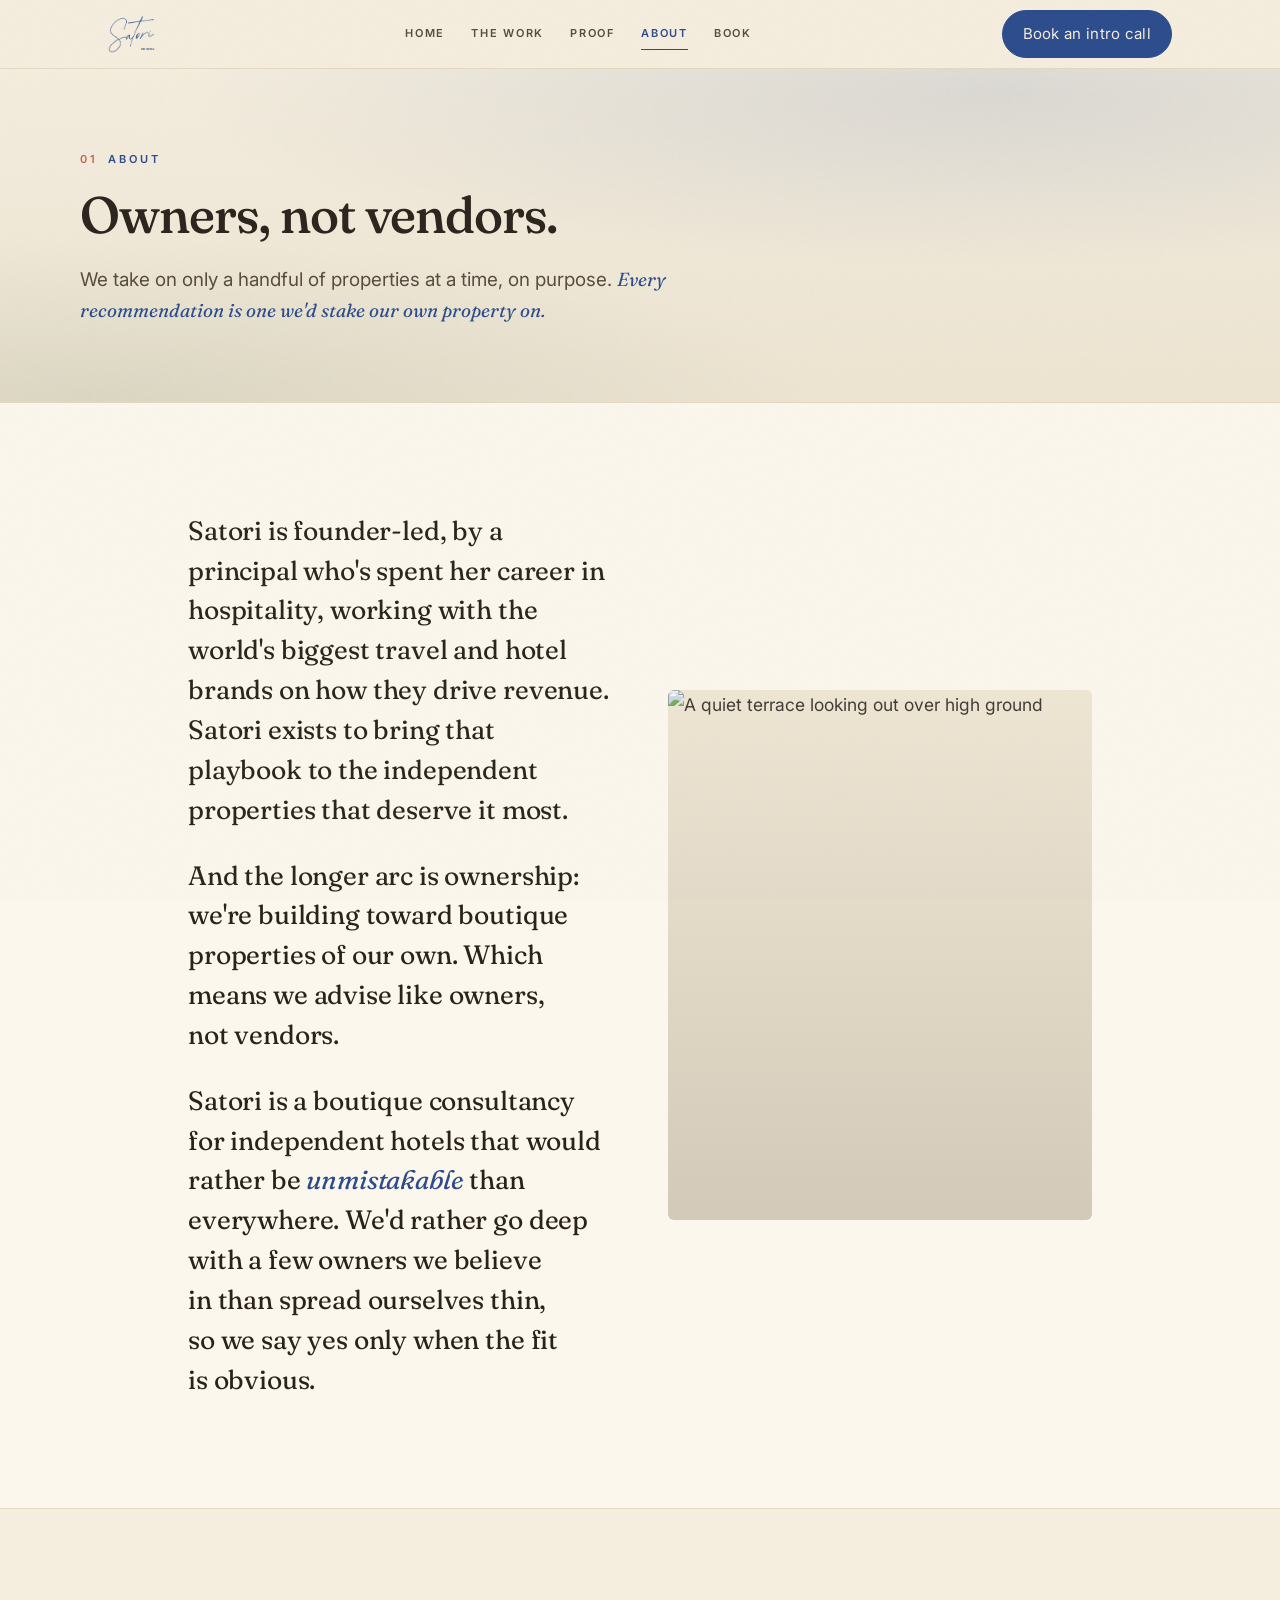
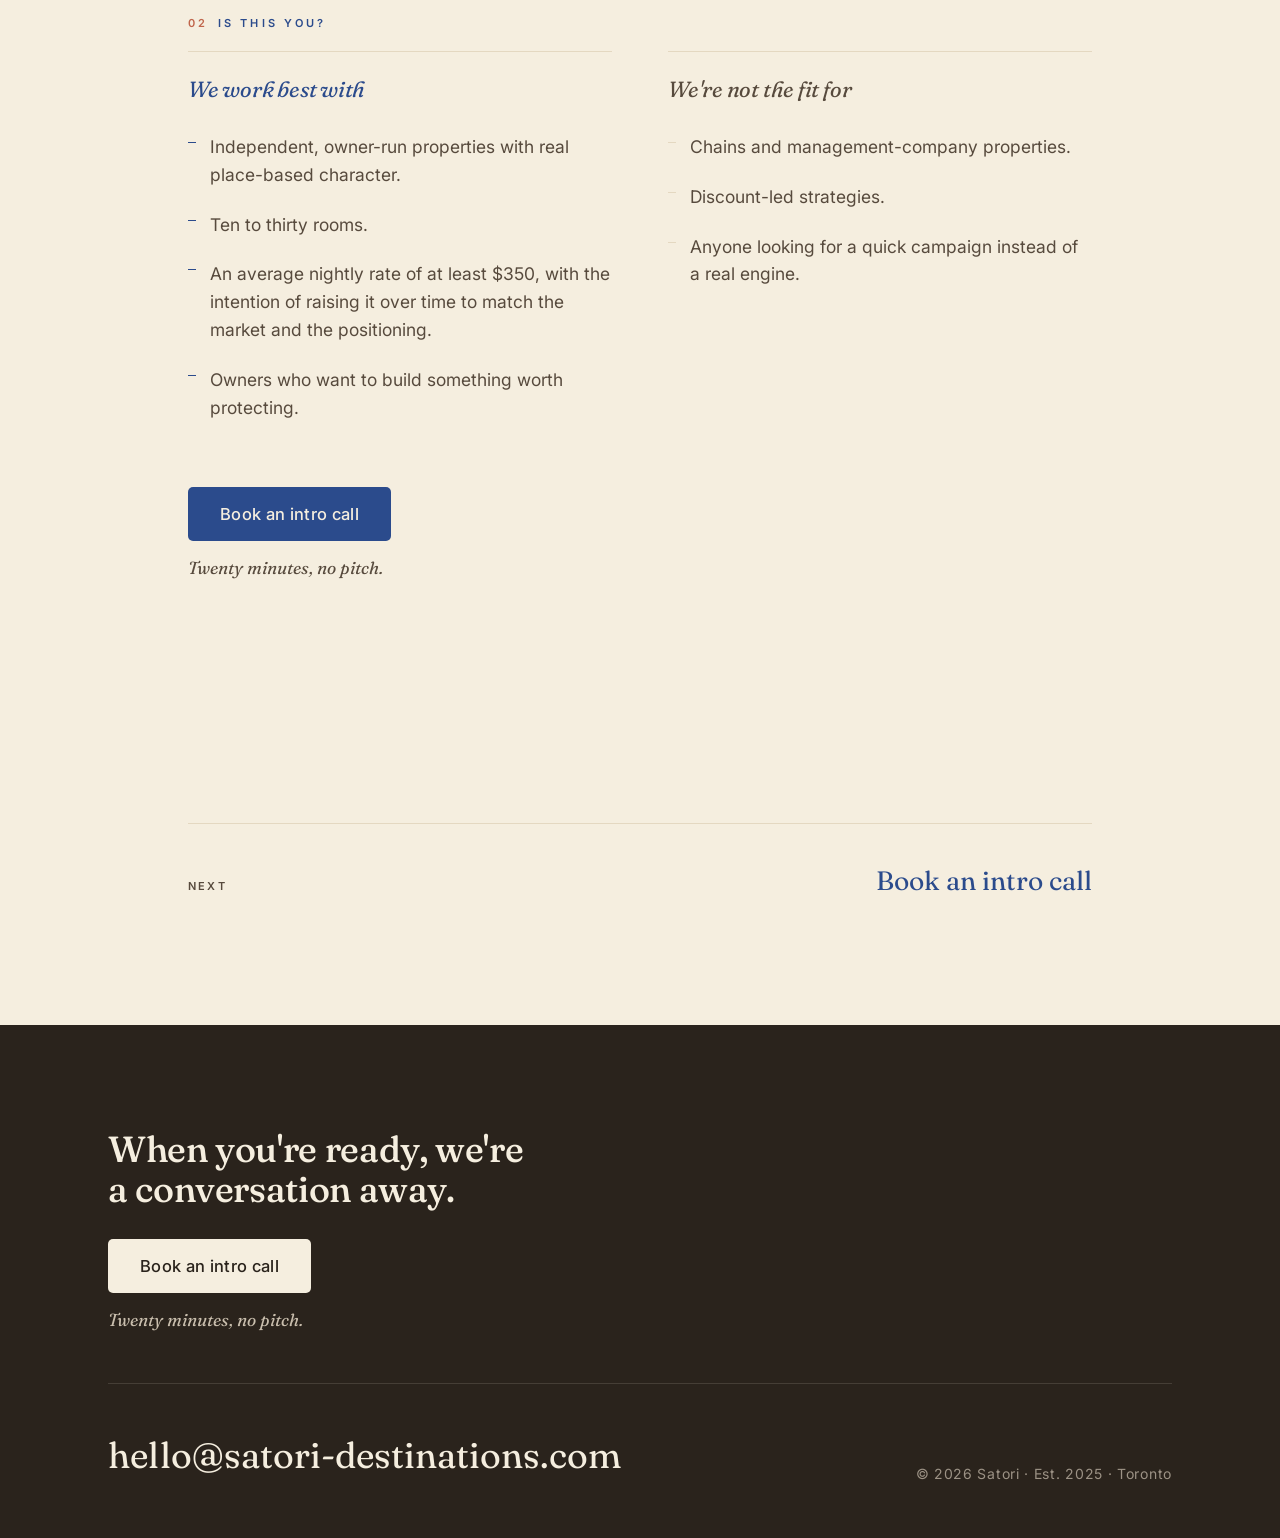
==== commit 889cea32: "SEO: social preview card, sitemap, robots, structured data, real headings The site declared summary_" ====
--- a/about/index.html
+++ b/about/index.html
@@ -16,6 +16,15 @@
   <meta name="twitter:title" content="About: owners, not vendors | Satori" />
   <meta name="twitter:description" content="Satori is founder-led and takes on only a handful of independent properties at a time. Every recommendation is one we'd stake our own property on." />
   <link rel="canonical" href="https://satori-destinations.com/about/" />
+  <meta name="robots" content="index, follow, max-image-preview:large" />
+
+  <!-- Social preview: 1200x630 branded card -->
+  <meta property="og:image" content="https://satori-destinations.com/assets/og-image.png?v=fa0f5c3c" />
+  <meta property="og:image:width" content="1200" />
+  <meta property="og:image:height" content="630" />
+  <meta property="og:image:alt" content="Satori, story-led consulting for boutique hospitality" />
+  <meta property="og:locale" content="en_CA" />
+  <meta name="twitter:image" content="https://satori-destinations.com/assets/og-image.png?v=fa0f5c3c" />
 
   <!-- Favicon: navy S on cream, matching the logo -->
   <link rel="icon" href="data:image/svg+xml,%3Csvg xmlns='http://www.w3.org/2000/svg' viewBox='0 0 64 64'%3E%3Crect width='64' height='64' rx='14' fill='%232B4B8C'/%3E%3Ctext x='32' y='46' font-family='Georgia,serif' font-size='42' font-weight='600' text-anchor='middle' fill='%23F6F1E7'%3ES%3C/text%3E%3C/svg%3E" />
@@ -25,6 +34,8 @@
   <link rel="preconnect" href="https://images.unsplash.com" crossorigin />
   <link href="https://fonts.googleapis.com/css2?family=Fraunces:ital,opsz,wght,SOFT@0,9..144,400..600,0..100;1,9..144,400..500,0..100&family=Inter:wght@400;500;600&display=swap" rel="stylesheet" />
   <link rel="stylesheet" href="/assets/site.css?v=3f431ac6" />
+
+  <script type="application/ld+json">{"@context":"https://schema.org","@type":"ProfessionalService","@id":"https://satori-destinations.com/#satori","name":"Satori","url":"https://satori-destinations.com/","email":"hello@satori-destinations.com","image":"https://satori-destinations.com/assets/og-image.png","logo":"https://satori-destinations.com/logo.png","description":"Story-led consulting for boutique hospitality. Satori helps independent hotels grow direct, higher-margin bookings and reduce dependence on third-party booking platforms.","foundingDate":"2025","address":{"@type":"PostalAddress","addressLocality":"Toronto","addressRegion":"ON","addressCountry":"CA"},"areaServed":{"@type":"Country","name":"Canada"},"knowsAbout":["direct booking strategy","hotel revenue management","boutique hotel brand positioning","wellness retreat programming","hospitality marketing"],"makesOffer":{"@type":"Offer","priceCurrency":"CAD","price":"3500","itemOffered":{"@type":"Service","name":"Satori Audit","description":"A working session that ends in a play-by-play, closing with two numbers: what booking platforms take each year, and the ceiling the property could reach."}}}</script>
 </head>
 <body>
 
@@ -53,7 +64,7 @@
 
     <section class="page-hero grain">
       <div class="wrap page-hero-inner">
-        <p class="kicker"><span class="k-num">01</span>About</p>
+        <h2 class="kicker"><span class="k-num" aria-hidden="true">01</span>About</h2>
         <h1>Owners, not vendors.</h1>
         <p class="subline">We take on only a handful of properties at a time, on purpose. <em>Every recommendation is one we'd stake our own property on.</em></p>
       </div>
@@ -79,7 +90,7 @@
 
     <section id="fit" class="band--parchment band--rule pad reveal">
       <div class="wrap measure-wide">
-        <p class="kicker"><span class="k-num">02</span>Is this you?</p>
+        <h2 class="kicker"><span class="k-num" aria-hidden="true">02</span>Is this you?</h2>
         <div class="fit-cols">
           <div class="fit-col fit-col--yes">
             <h3>We work best with</h3>
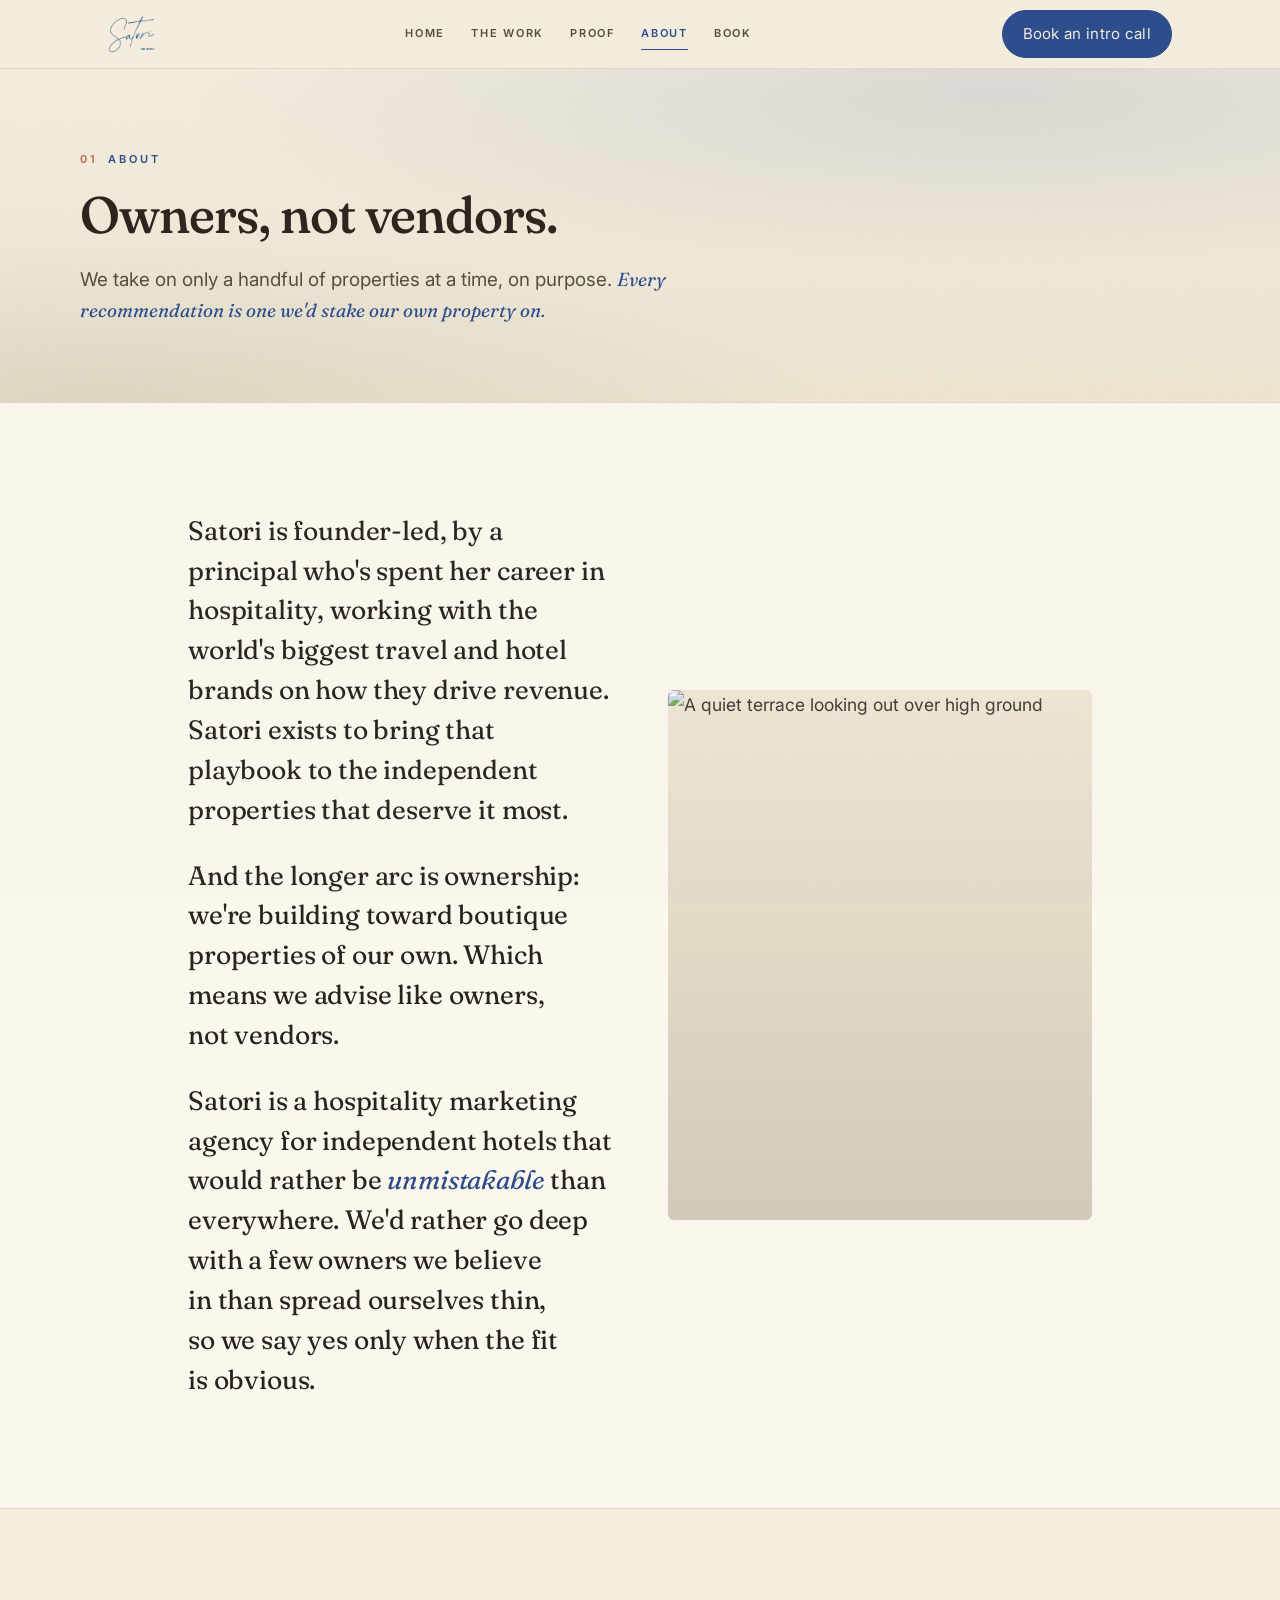
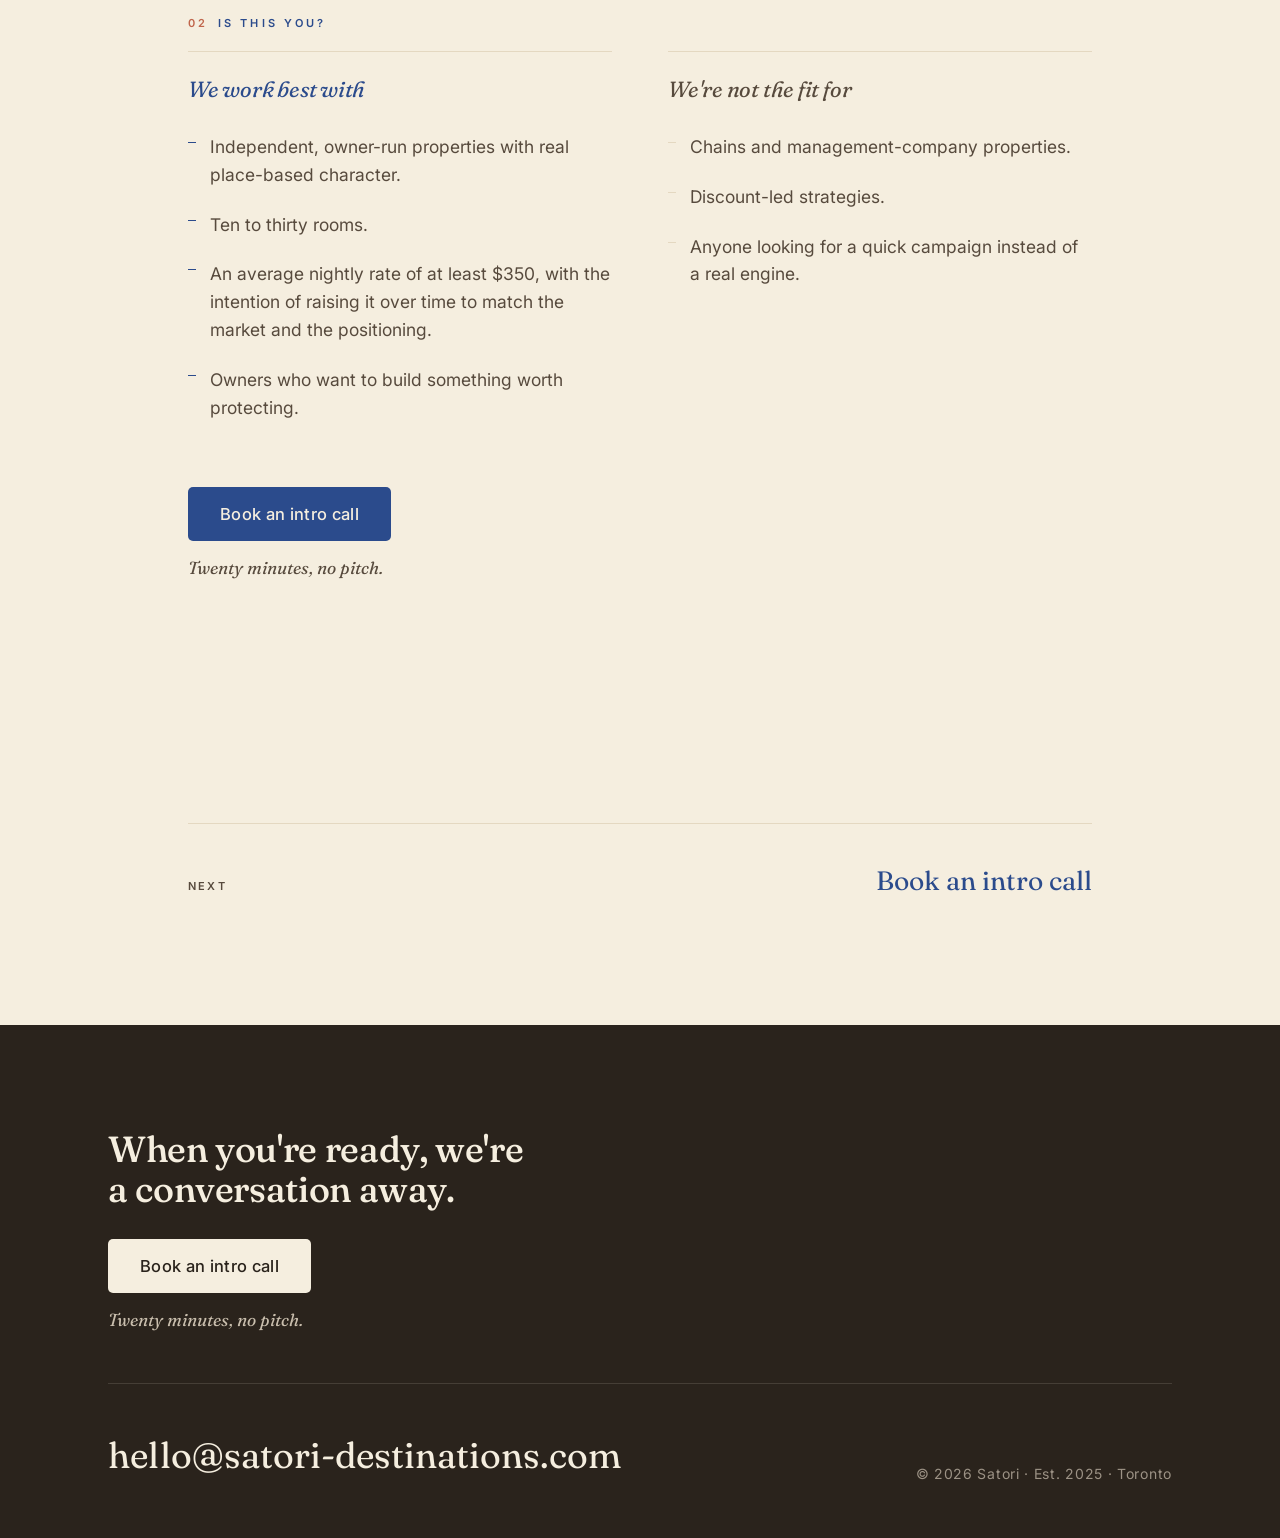
==== commit 7f85e35e: "Reposition as a hospitality marketing agency: new photo-led homepage, services across pages Co-Autho" ====
--- a/about/index.html
+++ b/about/index.html
@@ -22,7 +22,7 @@
   <meta property="og:image" content="https://satori-destinations.com/assets/og-image.png?v=fa0f5c3c" />
   <meta property="og:image:width" content="1200" />
   <meta property="og:image:height" content="630" />
-  <meta property="og:image:alt" content="Satori, story-led consulting for boutique hospitality" />
+  <meta property="og:image:alt" content="Satori, a hospitality marketing agency for independent hotels" />
   <meta property="og:locale" content="en_CA" />
   <meta name="twitter:image" content="https://satori-destinations.com/assets/og-image.png?v=fa0f5c3c" />
 
@@ -35,7 +35,7 @@
   <link href="https://fonts.googleapis.com/css2?family=Fraunces:ital,opsz,wght,SOFT@0,9..144,400..600,0..100;1,9..144,400..500,0..100&family=Inter:wght@400;500;600&display=swap" rel="stylesheet" />
   <link rel="stylesheet" href="/assets/site.css?v=3f431ac6" />
 
-  <script type="application/ld+json">{"@context":"https://schema.org","@type":"ProfessionalService","@id":"https://satori-destinations.com/#satori","name":"Satori","url":"https://satori-destinations.com/","email":"hello@satori-destinations.com","image":"https://satori-destinations.com/assets/og-image.png","logo":"https://satori-destinations.com/logo.png","description":"Story-led consulting for boutique hospitality. Satori helps independent hotels grow direct, higher-margin bookings and reduce dependence on third-party booking platforms.","foundingDate":"2025","address":{"@type":"PostalAddress","addressLocality":"Toronto","addressRegion":"ON","addressCountry":"CA"},"areaServed":{"@type":"Country","name":"Canada"},"knowsAbout":["direct booking strategy","hotel revenue management","boutique hotel brand positioning","wellness retreat programming","hospitality marketing"],"makesOffer":{"@type":"Offer","priceCurrency":"CAD","price":"3500","itemOffered":{"@type":"Service","name":"Satori Audit","description":"A working session that ends in a play-by-play, closing with two numbers: what booking platforms take each year, and the ceiling the property could reach."}}}</script>
+  <script type="application/ld+json">{"@context":"https://schema.org","@type":"ProfessionalService","@id":"https://satori-destinations.com/#satori","name":"Satori","url":"https://satori-destinations.com/","email":"hello@satori-destinations.com","image":"https://satori-destinations.com/assets/og-image.png","logo":"https://satori-destinations.com/logo.png","description":"A hospitality marketing agency for independent boutique hotels: pricing and direct bookings, brand, website, social, photography and paid media.","foundingDate":"2025","address":{"@type":"PostalAddress","addressLocality":"Toronto","addressRegion":"ON","addressCountry":"CA"},"areaServed":{"@type":"Country","name":"Canada"},"knowsAbout":["direct booking strategy","hotel revenue management","boutique hotel brand positioning","wellness retreat programming","hospitality marketing"],"makesOffer":{"@type":"Offer","priceCurrency":"CAD","price":"3500","itemOffered":{"@type":"Service","name":"Satori Audit","description":"A working session that ends in a play-by-play, closing with two numbers: what booking platforms take each year, and the ceiling the property could reach."}}}</script>
 </head>
 <body>
 
@@ -76,7 +76,7 @@
           <div>
             <p class="prose-lead">Satori is founder-led, by a principal who's spent her career in hospitality, working with the world's biggest travel and hotel brands on how they drive revenue. Satori exists to bring that playbook to the independent properties that deserve it most.</p>
             <p class="prose-lead" style="margin-top: 26px;">And the longer arc is ownership: we're building toward boutique properties of our own. Which means we advise like owners, not vendors.</p>
-            <p class="prose-lead" style="margin-top: 26px;">Satori is a boutique consultancy for independent hotels that would rather be <em>unmistakable</em> than everywhere. We'd rather go deep with a few owners we believe in than spread ourselves thin, so we say yes only when the fit is obvious.</p>
+            <p class="prose-lead" style="margin-top: 26px;">Satori is a hospitality marketing agency for independent hotels that would rather be <em>unmistakable</em> than everywhere. We'd rather go deep with a few owners we believe in than spread ourselves thin, so we say yes only when the fit is obvious.</p>
           </div>
           <div class="split-media">
             <div class="plate plate--tall">
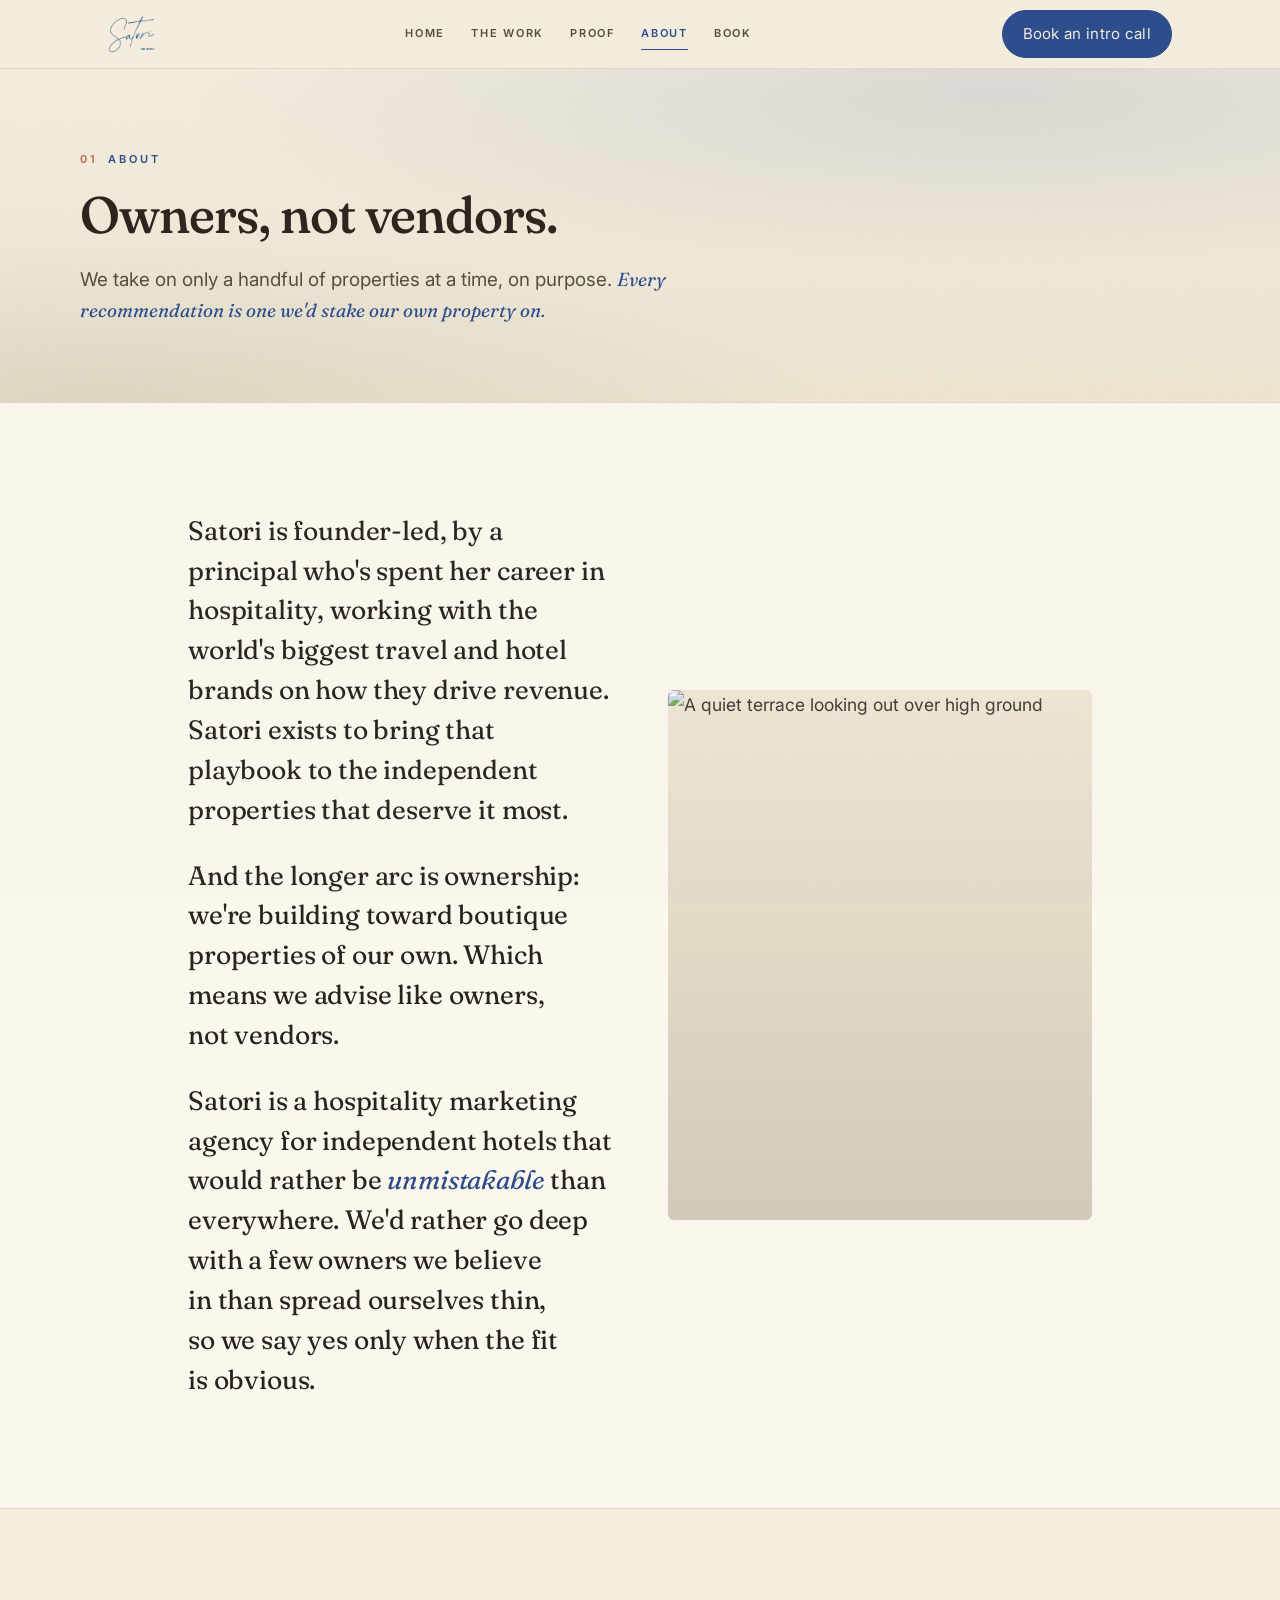
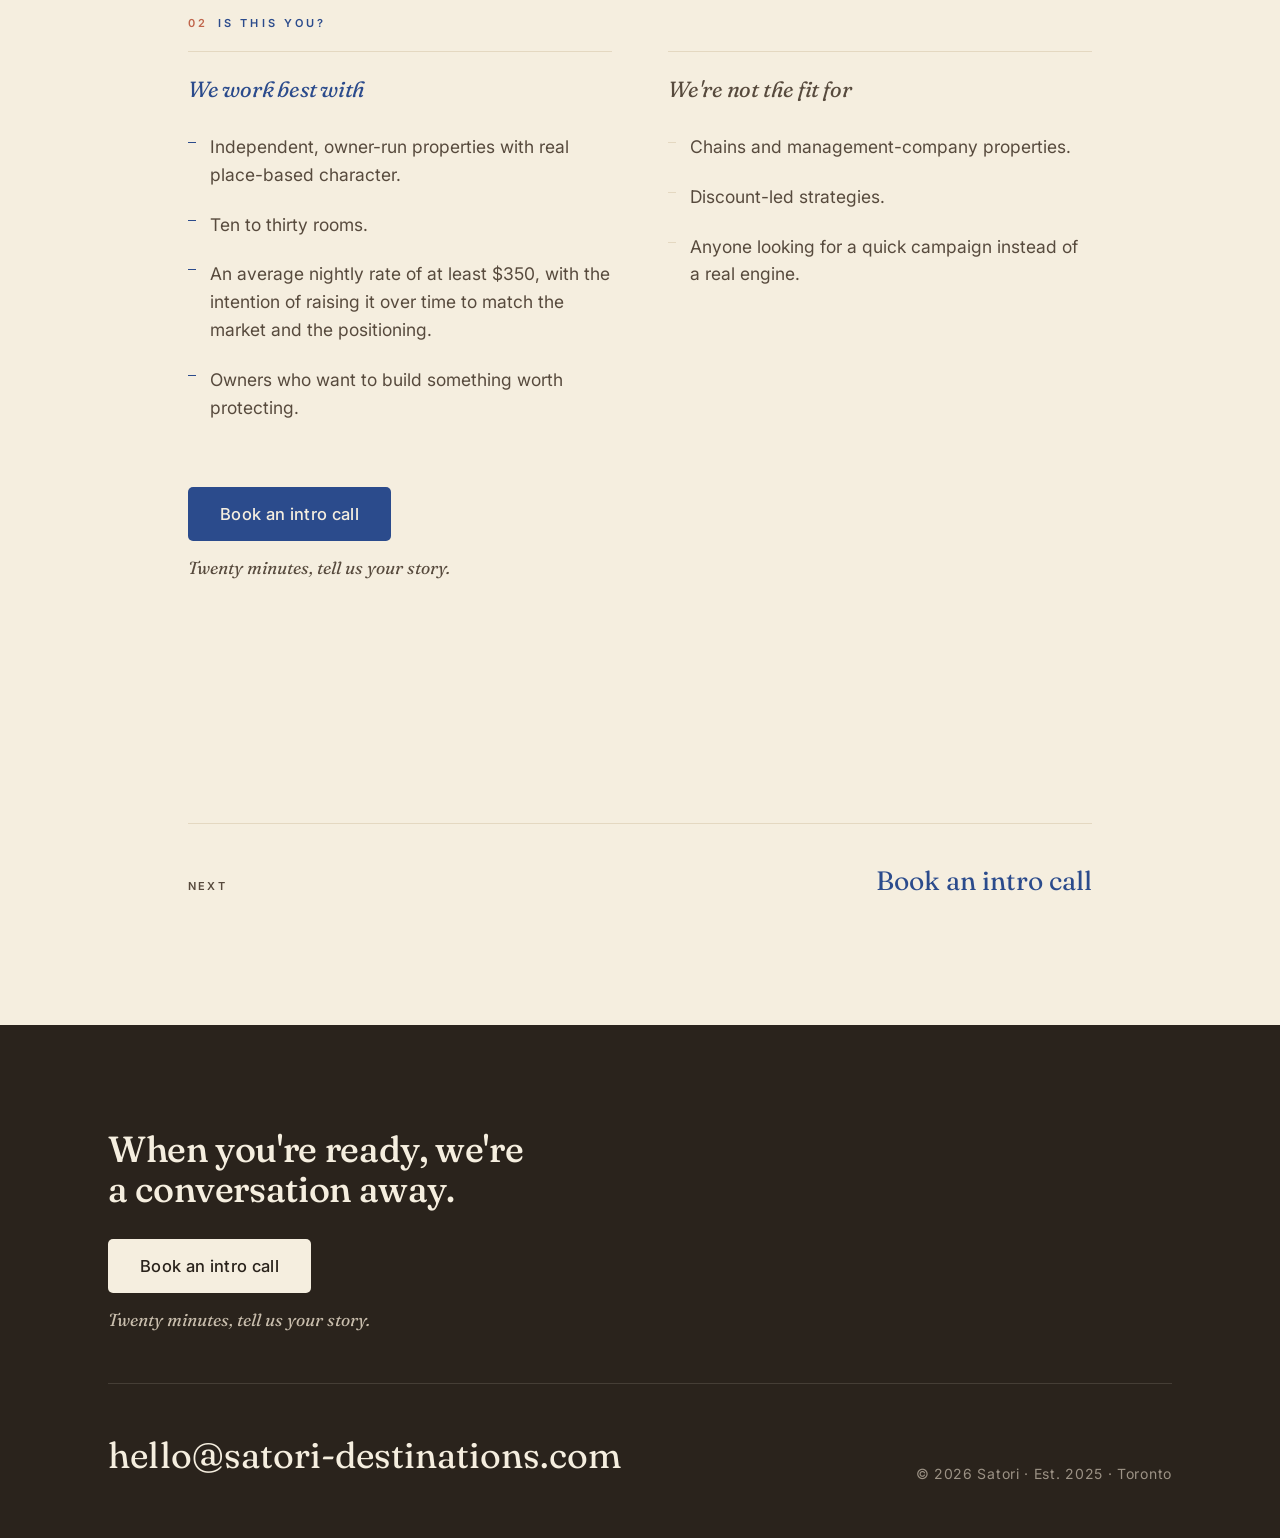
==== commit 5cf520f8: "Reword the intro-call note to invite the owner's story Co-Authored-By: Claude Opus 5 (1M context) <n" ====
--- a/about/index.html
+++ b/about/index.html
@@ -3,17 +3,17 @@
 <head>
   <meta charset="utf-8" />
   <meta name="viewport" content="width=device-width, initial-scale=1" />
-  <title>About: owners, not vendors | Satori</title>
+  <title>About Satori | Boutique Hotel Marketing Agency in Toronto</title>
   <meta name="description" content="Satori is founder-led and takes on only a handful of independent properties at a time. Every recommendation is one we'd stake our own property on." />
 
   <!-- Open Graph -->
   <meta property="og:type" content="website" />
-  <meta property="og:title" content="About: owners, not vendors | Satori" />
+  <meta property="og:title" content="About Satori | Boutique Hotel Marketing Agency in Toronto" />
   <meta property="og:description" content="Satori is founder-led and takes on only a handful of independent properties at a time. Every recommendation is one we'd stake our own property on." />
   <meta property="og:url" content="https://satori-destinations.com/about/" />
   <meta property="og:site_name" content="Satori" />
   <meta name="twitter:card" content="summary_large_image" />
-  <meta name="twitter:title" content="About: owners, not vendors | Satori" />
+  <meta name="twitter:title" content="About Satori | Boutique Hotel Marketing Agency in Toronto" />
   <meta name="twitter:description" content="Satori is founder-led and takes on only a handful of independent properties at a time. Every recommendation is one we'd stake our own property on." />
   <link rel="canonical" href="https://satori-destinations.com/about/" />
   <meta name="robots" content="index, follow, max-image-preview:large" />
@@ -112,7 +112,7 @@
         </div>
         <div class="cta-block">
           <a href="https://calendar.google.com/appointments/schedules/AcZssZ0ndSvzWlwPmbroOjTRY0KEPjkaPlGboBNWOEW8EKug4U16iPwtLyzB0hE8N6vVx075w9qA5UIP" class="btn">Book an intro call</a>
-          <span class="cta-note">Twenty minutes, no pitch.</span>
+          <span class="cta-note">Twenty minutes, tell us your story.</span>
         </div>
       </div>
     </section>
@@ -134,7 +134,7 @@
         <h2>When you're ready, we're a conversation away.</h2>
         <div class="footer-actions">
           <a href="https://calendar.google.com/appointments/schedules/AcZssZ0ndSvzWlwPmbroOjTRY0KEPjkaPlGboBNWOEW8EKug4U16iPwtLyzB0hE8N6vVx075w9qA5UIP" class="btn btn--light">Book an intro call</a>
-          <span class="cta-note">Twenty minutes, no pitch.</span>
+          <span class="cta-note">Twenty minutes, tell us your story.</span>
         </div>
       </div>
       <div class="footer-inner">
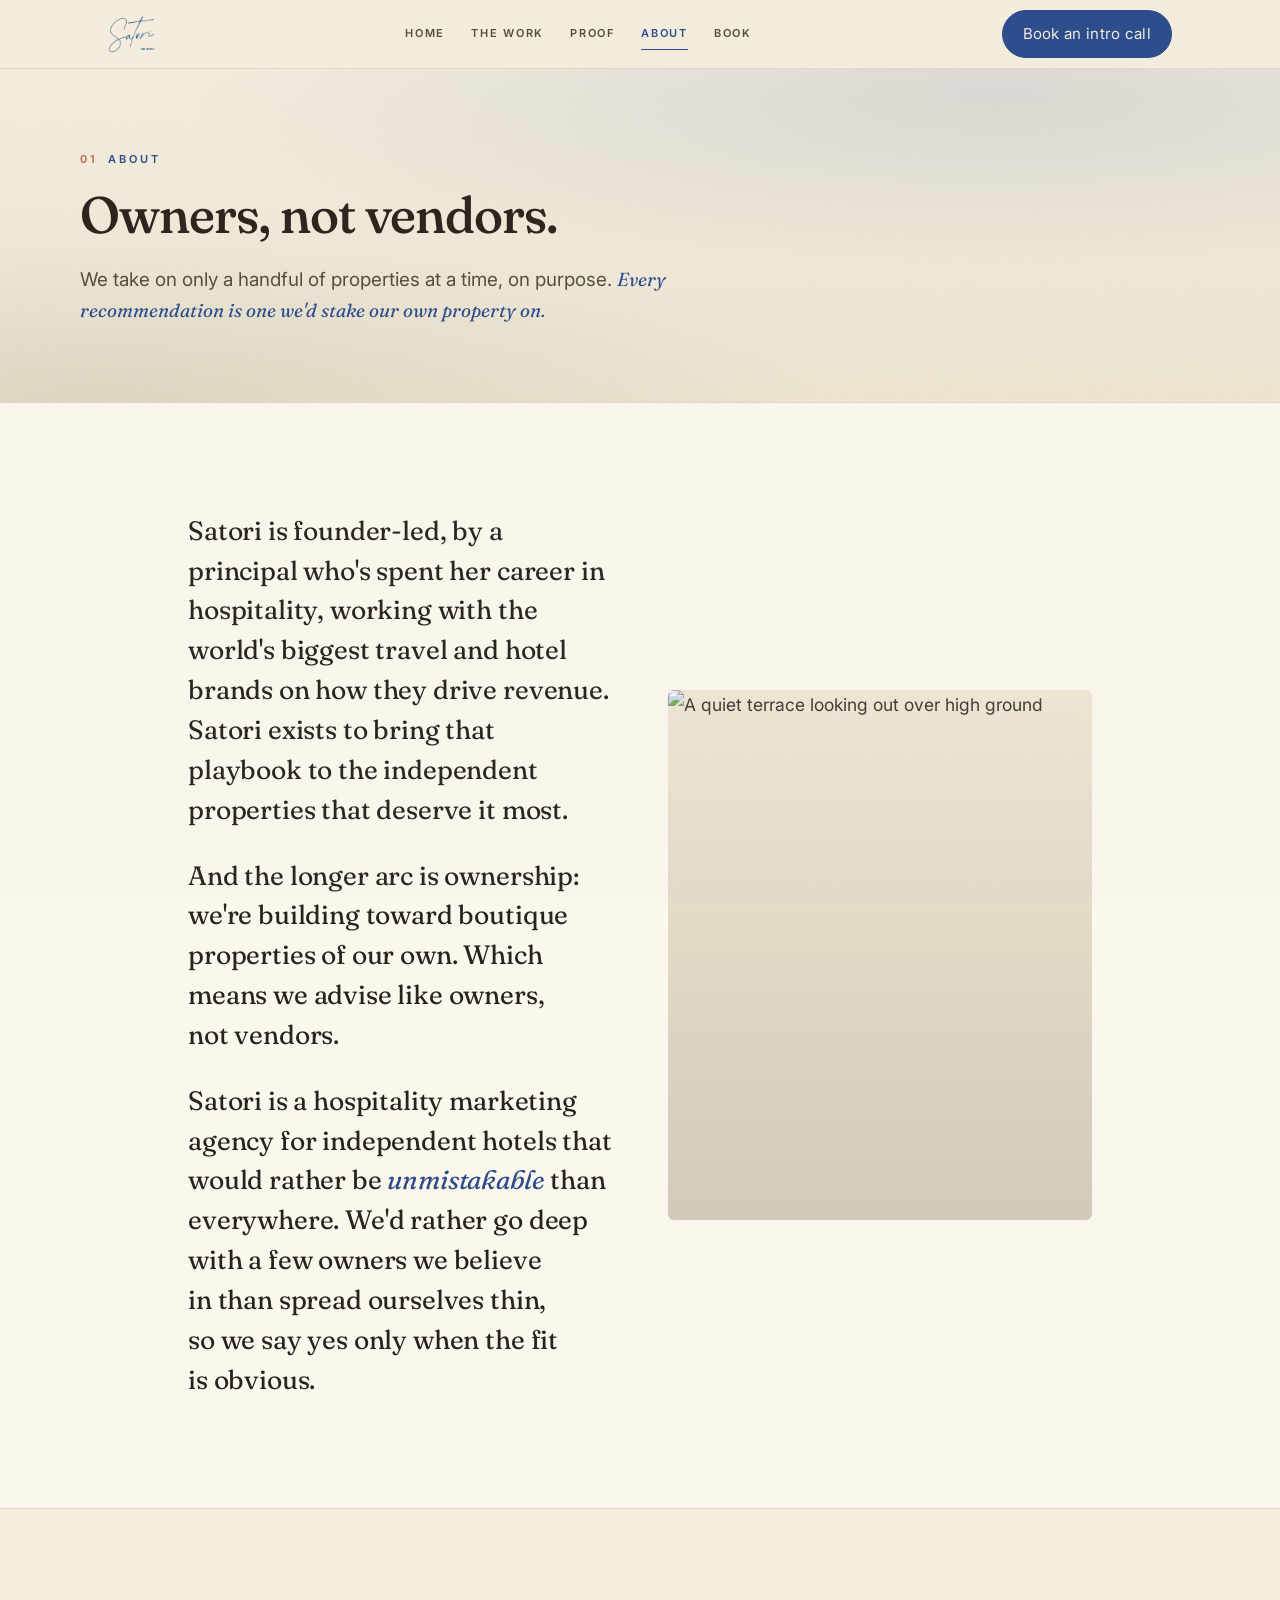
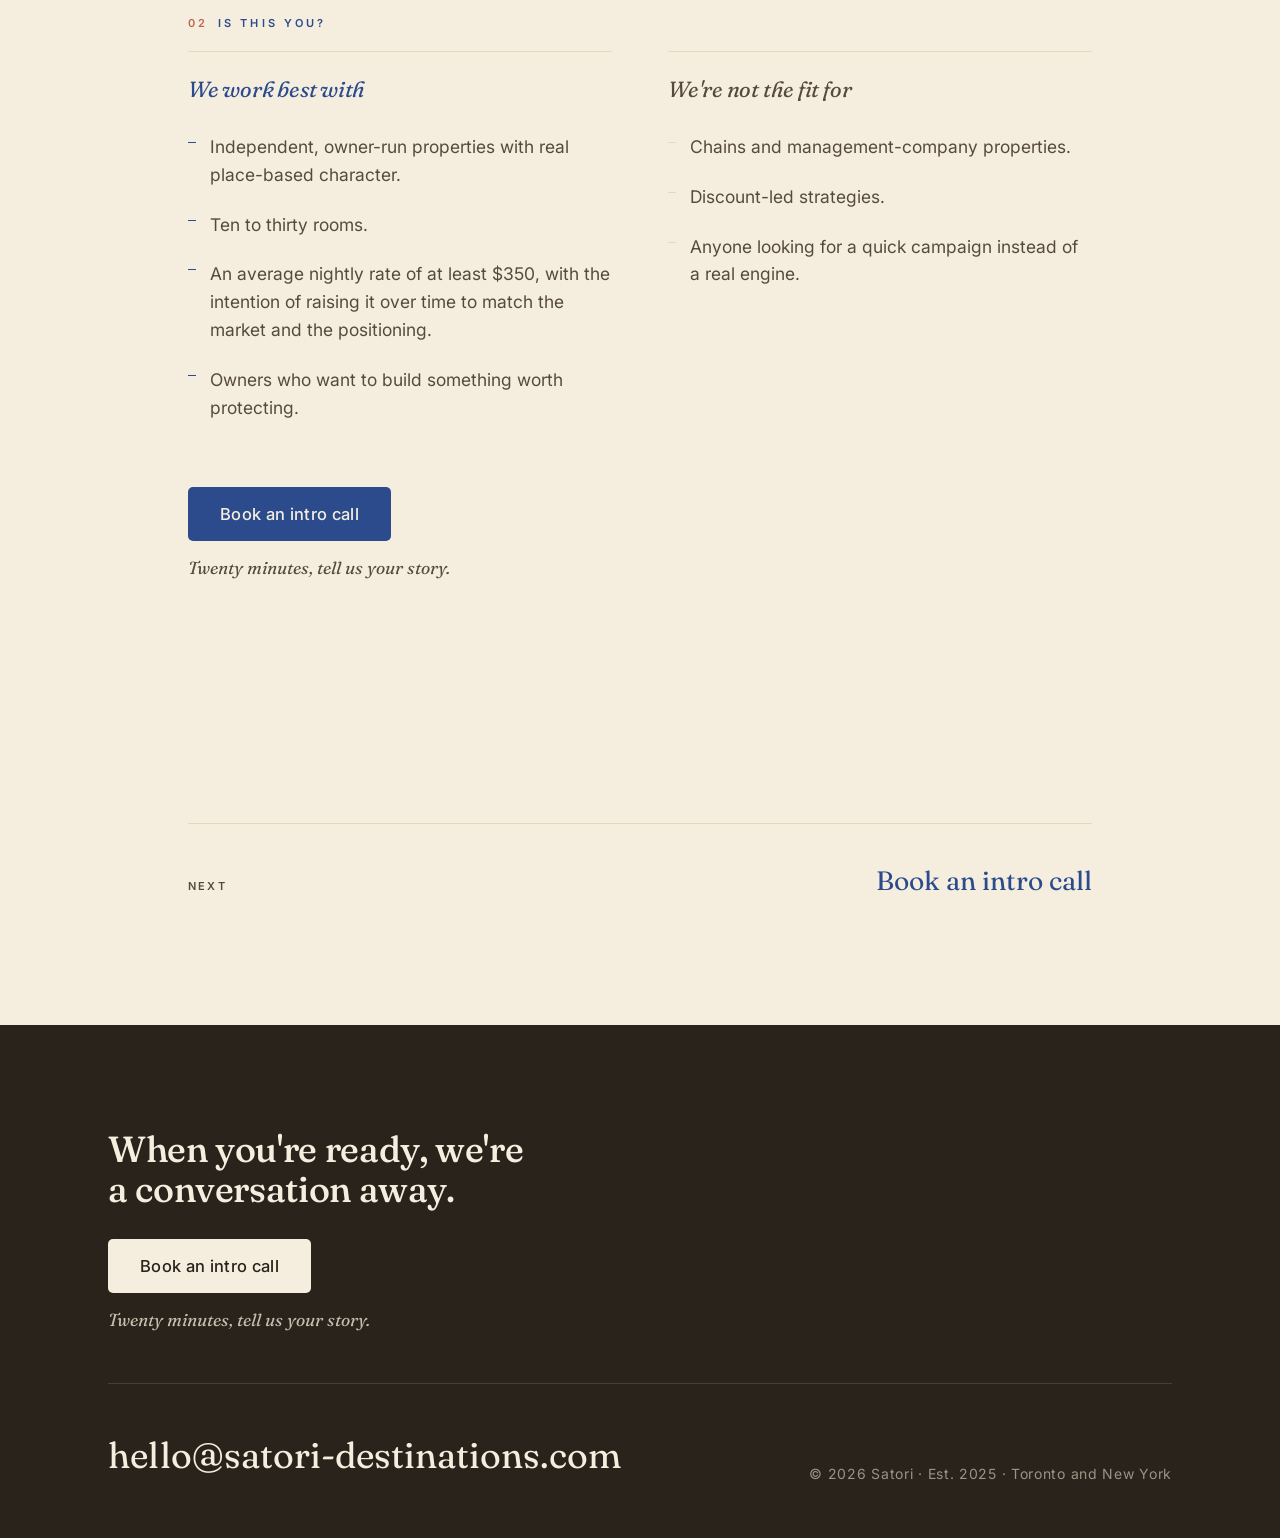
==== commit dd2b58dd: "Add New York alongside Toronto across copy, meta and schema Co-Authored-By: Claude Opus 5 (1M contex" ====
--- a/about/index.html
+++ b/about/index.html
@@ -3,17 +3,17 @@
 <head>
   <meta charset="utf-8" />
   <meta name="viewport" content="width=device-width, initial-scale=1" />
-  <title>About Satori | Boutique Hotel Marketing Agency in Toronto</title>
+  <title>About Satori | Boutique Hotel Marketing Agency, Toronto &amp; New York</title>
   <meta name="description" content="Satori is founder-led and takes on only a handful of independent properties at a time. Every recommendation is one we'd stake our own property on." />
 
   <!-- Open Graph -->
   <meta property="og:type" content="website" />
-  <meta property="og:title" content="About Satori | Boutique Hotel Marketing Agency in Toronto" />
+  <meta property="og:title" content="About Satori | Boutique Hotel Marketing Agency, Toronto &amp; New York" />
   <meta property="og:description" content="Satori is founder-led and takes on only a handful of independent properties at a time. Every recommendation is one we'd stake our own property on." />
   <meta property="og:url" content="https://satori-destinations.com/about/" />
   <meta property="og:site_name" content="Satori" />
   <meta name="twitter:card" content="summary_large_image" />
-  <meta name="twitter:title" content="About Satori | Boutique Hotel Marketing Agency in Toronto" />
+  <meta name="twitter:title" content="About Satori | Boutique Hotel Marketing Agency, Toronto &amp; New York" />
   <meta name="twitter:description" content="Satori is founder-led and takes on only a handful of independent properties at a time. Every recommendation is one we'd stake our own property on." />
   <link rel="canonical" href="https://satori-destinations.com/about/" />
   <meta name="robots" content="index, follow, max-image-preview:large" />
@@ -35,7 +35,7 @@
   <link href="https://fonts.googleapis.com/css2?family=Fraunces:ital,opsz,wght,SOFT@0,9..144,400..600,0..100;1,9..144,400..500,0..100&family=Inter:wght@400;500;600&display=swap" rel="stylesheet" />
   <link rel="stylesheet" href="/assets/site.css?v=3f431ac6" />
 
-  <script type="application/ld+json">{"@context":"https://schema.org","@type":"ProfessionalService","@id":"https://satori-destinations.com/#satori","name":"Satori","url":"https://satori-destinations.com/","email":"hello@satori-destinations.com","image":"https://satori-destinations.com/assets/og-image.png","logo":"https://satori-destinations.com/logo.png","description":"A hospitality marketing agency for independent boutique hotels: pricing and direct bookings, brand, website, social, photography and paid media.","foundingDate":"2025","address":{"@type":"PostalAddress","addressLocality":"Toronto","addressRegion":"ON","addressCountry":"CA"},"areaServed":{"@type":"Country","name":"Canada"},"knowsAbout":["direct booking strategy","hotel revenue management","boutique hotel brand positioning","wellness retreat programming","hospitality marketing"],"makesOffer":{"@type":"Offer","priceCurrency":"CAD","price":"3500","itemOffered":{"@type":"Service","name":"Satori Audit","description":"A working session that ends in a play-by-play, closing with two numbers: what booking platforms take each year, and the ceiling the property could reach."}}}</script>
+  <script type="application/ld+json">{"@context": "https://schema.org", "@type": "ProfessionalService", "@id": "https://satori-destinations.com/#satori", "name": "Satori", "url": "https://satori-destinations.com/", "email": "hello@satori-destinations.com", "image": "https://satori-destinations.com/assets/og-image.png", "logo": "https://satori-destinations.com/logo.png", "description": "A hospitality marketing agency for independent boutique hotels: pricing and direct bookings, brand, website, social, photography and paid media.", "foundingDate": "2025", "address": {"@type": "PostalAddress", "addressLocality": "Toronto", "addressRegion": "ON", "addressCountry": "CA"}, "areaServed": [{"@type": "Country", "name": "Canada"}, {"@type": "Country", "name": "United States"}], "knowsAbout": ["direct booking strategy", "hotel revenue management", "boutique hotel brand positioning", "wellness retreat programming", "hospitality marketing"], "makesOffer": {"@type": "Offer", "priceCurrency": "CAD", "price": "3500", "itemOffered": {"@type": "Service", "name": "Satori Audit", "description": "A working session that ends in a play-by-play, closing with two numbers: what booking platforms take each year, and the ceiling the property could reach."}}, "location": [{"@type": "Place", "address": {"@type": "PostalAddress", "addressLocality": "Toronto", "addressRegion": "ON", "addressCountry": "CA"}}, {"@type": "Place", "address": {"@type": "PostalAddress", "addressLocality": "New York", "addressRegion": "NY", "addressCountry": "US"}}]}</script>
 </head>
 <body>
 
@@ -139,7 +139,7 @@
       </div>
       <div class="footer-inner">
         <a href="mailto:hello@satori-destinations.com" class="footer-mail">hello@satori-destinations.com</a>
-        <div class="footer-meta">&copy; 2026 Satori &middot; Est. 2025 &middot; Toronto</div>
+        <div class="footer-meta">&copy; 2026 Satori &middot; Est. 2025 &middot; Toronto and New York</div>
       </div>
     </div>
   </footer>
